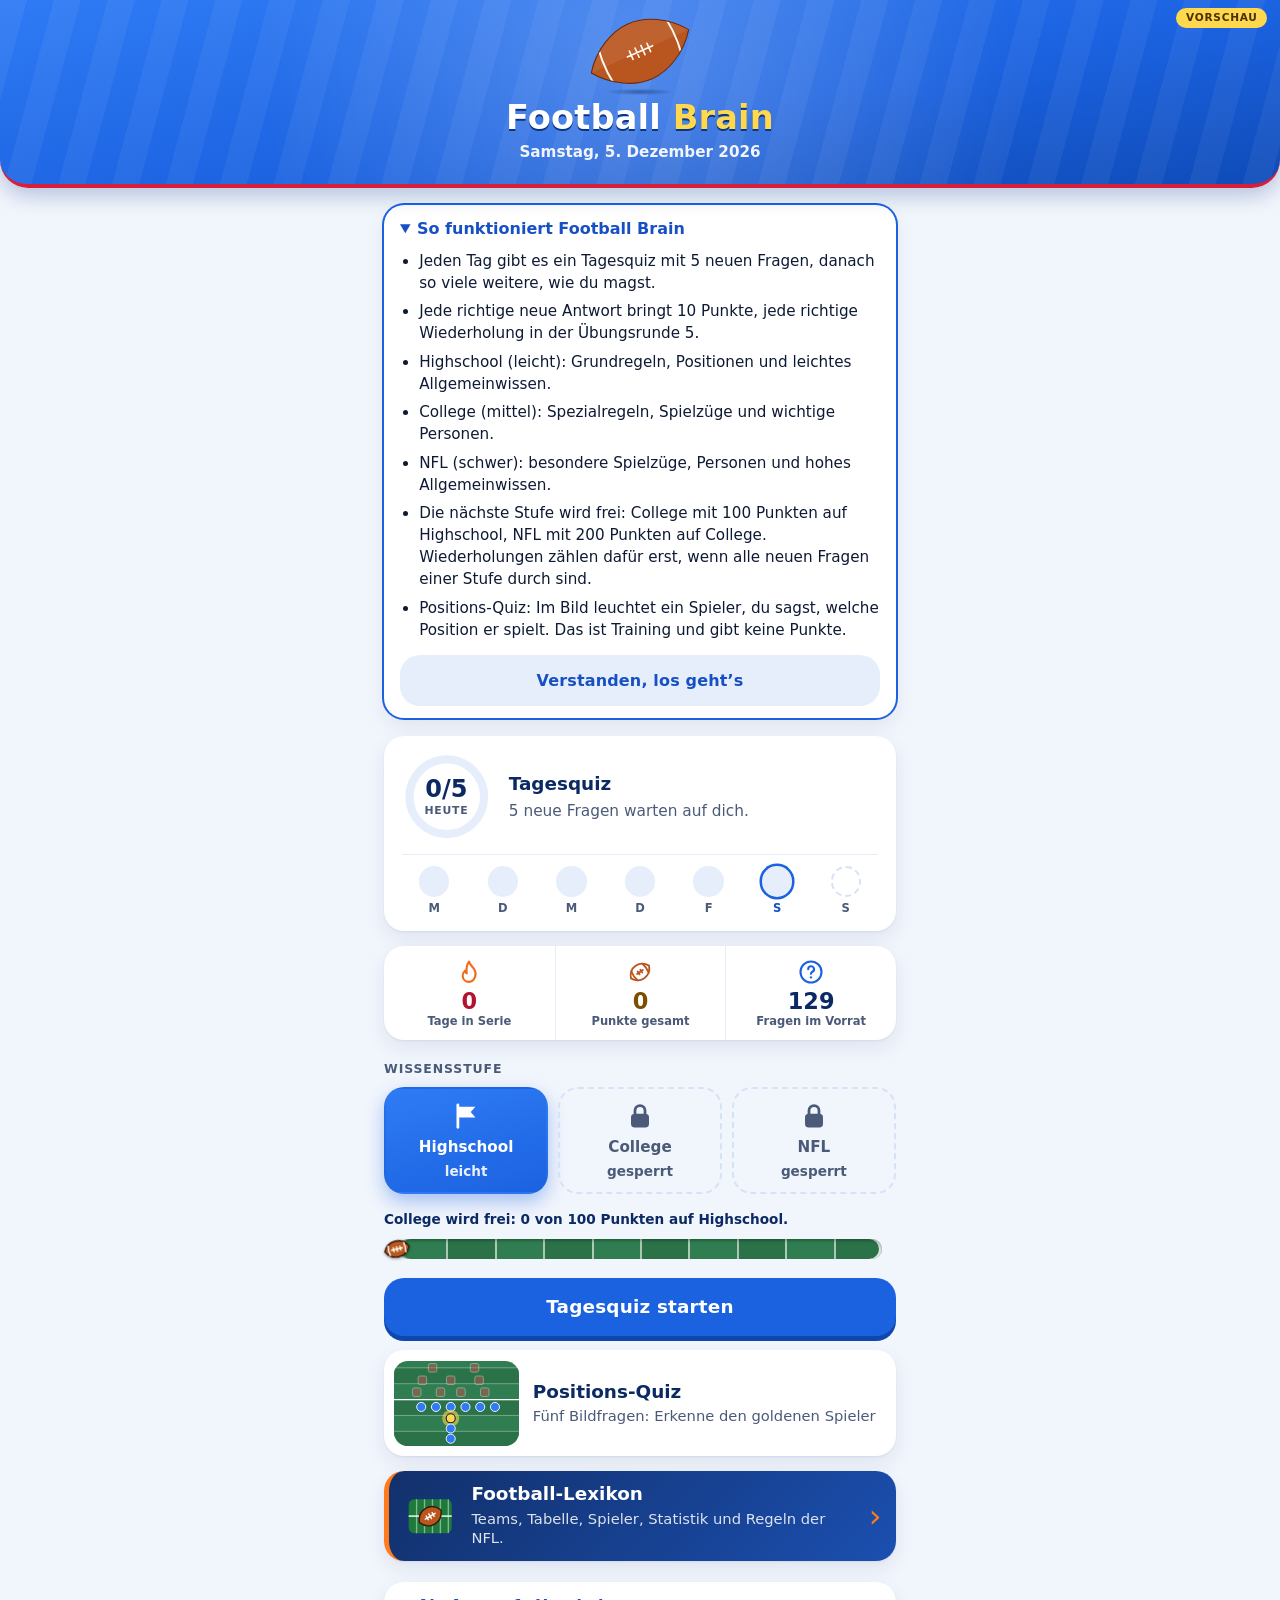
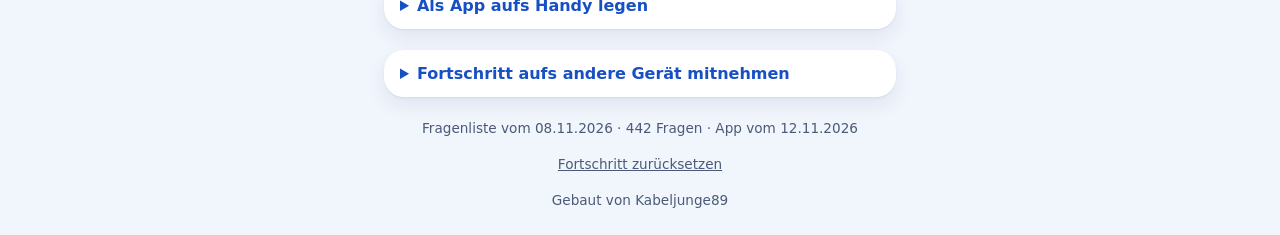
==== vorschau/index.html @ 8e9c20eb "Add files via upload" ====
<!doctype html>
<html lang="de">
<head>
  <meta charset="utf-8">
  <meta name="viewport" content="width=device-width, initial-scale=1, viewport-fit=cover">
  <title>Football Brain</title>
  <meta name="description" content="Football Brain: jeden Tag fünf neue Fragen zu American Football, in drei Wissensstufen, und danach so viele weitere, wie du magst.">
  <meta name="theme-color" content="#2f7bf5" media="(prefers-color-scheme: light)">
  <meta name="theme-color" content="#1f5ac8" media="(prefers-color-scheme: dark)">
  <meta name="color-scheme" content="light dark">
  <meta name="apple-mobile-web-app-capable" content="yes">
  <meta name="mobile-web-app-capable" content="yes">
  <meta name="apple-mobile-web-app-title" content="Football Brain">
  <link rel="manifest" href="manifest.json">
  <link rel="icon" href="icon.svg" type="image/svg+xml">
  <link rel="stylesheet" href="style.css">
  <link rel="stylesheet" href="design-neu.css">
</head>
<body>
  <!-- Aussehen: style.css ist die Grundlage, design-neu.css (seit 26.10.2026) liegt darüber. app.js sucht die Elemente über ihre Kennungen, die müssen bleiben. -->

  <!-- Der Football als Vorlage: einmal gezeichnet, dann im Kopf und in der Ladeanzeige verwendet.
       Die Größe ist 0 statt display:none, damit die Farbverläufe überall greifen. -->
  <svg width="0" height="0" style="position:absolute" aria-hidden="true" focusable="false">
    <defs>
      <radialGradient id="fb-leder" gradientUnits="userSpaceOnUse" cx="-55" cy="-50" r="270">
        <stop offset="0" stop-color="#f0a05a"/>
        <stop offset="0.38" stop-color="#cc6a2a"/>
        <stop offset="0.75" stop-color="#9a4417"/>
        <stop offset="1" stop-color="#6a280c"/>
      </radialGradient>
      <linearGradient id="fb-schatten" gradientUnits="userSpaceOnUse" x1="0" y1="-30" x2="0" y2="112">
        <stop offset="0" stop-color="#2a0d03" stop-opacity="0"/>
        <stop offset="1" stop-color="#2a0d03" stop-opacity="0.5"/>
      </linearGradient>
      <linearGradient id="fb-glanz" gradientUnits="userSpaceOnUse" x1="-130" y1="0" x2="20" y2="0">
        <stop offset="0" stop-color="#ffffff" stop-opacity="0"/>
        <stop offset="0.35" stop-color="#ffffff" stop-opacity="0.8"/>
        <stop offset="1" stop-color="#ffffff" stop-opacity="0"/>
      </linearGradient>
      <radialGradient id="fb-boden">
        <stop offset="0" stop-color="#06245f" stop-opacity="0.45"/>
        <stop offset="1" stop-color="#06245f" stop-opacity="0"/>
      </radialGradient>
      <clipPath id="fb-form">
        <path d="M-200 0C-150 -70 -70 -112.5 0 -112.5C70 -112.5 150 -70 200 0C150 70 70 112.5 0 112.5C-70 112.5 -150 70 -200 0Z"/>
      </clipPath>
      <path id="fb-stern" fill="#ffd84d" d="M0 -1Q0.12 -0.12 1 0Q0.12 0.12 0 1Q-0.12 0.12 -1 0Q-0.12 -0.12 0 -1Z"/>
      <g id="fb-ball">
        <path d="M-200 0C-150 -70 -70 -112.5 0 -112.5C70 -112.5 150 -70 200 0C150 70 70 112.5 0 112.5C-70 112.5 -150 70 -200 0Z" fill="#b9561f"/>
        <g clip-path="url(#fb-form)" fill="none">
          <path d="M-210 -125H210V0H-210Z" fill="#ffffff" fill-opacity="0.07" stroke="none"/>
          <g stroke="#fffaf0" stroke-width="7" stroke-linecap="round">
            <path d="M-128 -125Q-160 0 -128 125"/>
            <path d="M128 -125Q160 0 128 125"/>
          </g>
        </g>
        <path d="M-200 0C-150 -70 -70 -112.5 0 -112.5C70 -112.5 150 -70 200 0C150 70 70 112.5 0 112.5C-70 112.5 -150 70 -200 0Z" fill="none"/>
        <g fill="none" stroke="#fffaf0" stroke-linecap="round" stroke-width="6">
          <path d="M-52 0H52M-36 -17V17M-12 -19V19M12 -19V19M36 -17V17"/>
        </g>
        <path d="M-200 0C-150 -70 -70 -112.5 0 -112.5C70 -112.5 150 -70 200 0C150 70 70 112.5 0 112.5C-70 112.5 -150 70 -200 0Z" fill="none" stroke="#6a2a0c" stroke-width="4" stroke-linejoin="round"/>
      </g>
    </defs>
  </svg>

  <header class="kopf">
    <span class="vorschau" id="vorschau-schild" hidden>Vorschau</span>
    <div class="kopf-inhalt">
      <svg class="logo" viewBox="-210 -140 420 320" aria-hidden="true" focusable="false">
        <ellipse cx="0" cy="152" rx="130" ry="13" fill="url(#fb-boden)"/>
        <g transform="rotate(-24)"><use href="#fb-ball"/></g>
      </svg>
      <div class="kopf-text">
        <h1>Football <span>Brain</span></h1>
        <p class="datum" id="datum"></p>
      </div>
    </div>
  </header>

  <main>
    <section id="laden">
      <svg class="lade-ball" viewBox="-210 -140 420 320" aria-hidden="true" focusable="false">
        <ellipse cx="0" cy="152" rx="130" ry="13" fill="url(#fb-boden)"/>
        <g transform="rotate(-24)"><use href="#fb-ball"/></g>
      </svg>
      <p class="mitte">Fragen werden geladen …</p>
    </section>

    <section id="start" hidden>
      <!-- Tagesring und Wochenleiste: app.js füllt Zahl, Ring und Zeile (tagesringZeigen) und baut die sieben Tage der Woche (wocheZeigen). -->
      <div class="heute-karte" id="heute-karte" data-zustand="offen">
        <div class="ring" id="ring" role="img" aria-label="Tagesquiz heute">
          <svg viewBox="0 0 120 120" aria-hidden="true" focusable="false">
            <circle class="ring-spur" cx="60" cy="60" r="50"/>
            <circle class="ring-fuell" id="ring-fuell" cx="60" cy="60" r="50"/>
          </svg>
          <span class="ring-mitte"><span class="ring-zahl" id="ring-zahl">0/5</span><span class="ring-label">Heute</span></span>
        </div>
        <div class="heute-text">
          <p class="heute-titel">Tagesquiz</p>
          <p class="heute-zeile" id="heute-zeile"></p>
        </div>
        <ol class="woche" id="woche" aria-label="Diese Woche"></ol>
      </div>
      <div class="kennzahlen">
        <div class="kennzahl">
          <span class="sym" aria-hidden="true">
            <svg viewBox="0 0 24 24" focusable="false"><path d="M12 3c.6 3 3.2 4.4 4.6 6.9 1.2 2.1 1.4 4.4.6 6.3-.9 2.3-2.9 4.3-5.2 4.3-2.9 0-5.2-2.2-5.4-5-.1-1.9.7-3.4 1.9-4.7.2 1.2.8 2 1.6 2.4C9.5 9.2 10 5.9 12 3z" fill="none" stroke="#f26b1d" stroke-width="1.8" stroke-linejoin="round"/></svg>
          </span>
          <div class="werte"><span class="zahl zahl-rot" id="serie">0</span><span class="label" id="serie-label">Tage in Serie</span></div>
        </div>
        <div class="kennzahl">
          <span class="sym" aria-hidden="true">
            <svg viewBox="0 0 24 24" focusable="false"><g transform="rotate(-35 12 12)" fill="none" stroke="#b9561f" stroke-width="1.6" stroke-linecap="round" stroke-linejoin="round"><path d="M2.5 12C5 6.8 8.3 5.5 12 5.5s7 1.3 9.5 6.5c-2.5 5.2-5.8 6.5-9.5 6.5s-7-1.3-9.5-6.5z"/><path d="M9 12h6M10.6 10.6v2.8M13.4 10.6v2.8"/><path d="M6.2 7.4q-1.2 4.6 0 9.2M17.8 7.4q1.2 4.6 0 9.2"/></g></svg>
          </span>
          <div class="werte"><span class="zahl zahl-gold" id="punkte-gesamt">0</span><span class="label">Punkte gesamt</span></div>
        </div>
        <div class="kennzahl">
          <span class="sym" aria-hidden="true">
            <svg viewBox="0 0 24 24" focusable="false"><circle cx="12" cy="12" r="9" fill="none" stroke="#1b62e0" stroke-width="1.8"/><path d="M9.6 9.6a2.5 2.5 0 1 1 3.6 2.2c-.8.4-1.2.9-1.2 1.8" fill="none" stroke="#1b62e0" stroke-width="1.8" stroke-linecap="round"/><circle cx="12" cy="16.6" r="1" fill="#1b62e0"/></svg>
          </span>
          <div class="werte"><span class="zahl" id="vorrat">0</span><span class="label">Fragen im Vorrat</span></div>
        </div>
      </div>
      <div class="stufen-block">
        <p class="stufen-titel" id="stufen-titel">Wissensstufe</p>
        <div class="stufen" id="stufen" role="group" aria-labelledby="stufen-titel"></div>
        <p class="stufen-info" id="stufen-info" hidden></p>
      </div>
      <p class="hinweis" id="hinweis" hidden></p>
      <button class="haupt" id="mehr-starten" type="button" hidden>Noch 5 neue Fragen</button>
      <button class="haupt" id="tag-starten" type="button">Tagesquiz starten</button>
      <button class="neben" id="ueben-starten" type="button" hidden>Übungsrunde (alte Fragen wiederholen)</button>
      <button class="neben" id="nachlesen-starten" type="button" hidden>Beantwortete Fragen nachlesen</button>
      <!-- Football-Wiki: eigene Karte unter den Quiz-Knöpfen. Sie öffnet den Abschnitt #wiki (app.js, Teil „Football-Wiki“). -->
      <button class="quiz-karte wiki-karte" id="wiki-starten" type="button">
        <span class="wiki-karte-bild" aria-hidden="true">
          <svg viewBox="0 0 48 48" focusable="false"><rect x="5" y="9" width="38" height="30" rx="5" fill="#1d7a3a"/><path d="M12 9v30M19 9v30M26 9v30M33 9v30M40 9v30" stroke="#ffffff" stroke-width="1.2" opacity="0.45"/><path d="M5 24h38" stroke="#ffffff" stroke-width="1.6" opacity="0.8"/><g transform="rotate(-30 24 24)"><path d="M13 24c2.5-6 6-8 11-8s8.5 2 11 8c-2.5 6-6 8-11 8s-8.5-2-11-8z" fill="#b8581f" stroke="#3a1608" stroke-width="1.2" stroke-linejoin="round"/><path d="M19 24h10M21 22.2v3.6M24 21.6v4.8M27 22.2v3.6" stroke="#fffaf0" stroke-width="1.3" stroke-linecap="round"/></g></svg>
        </span>
        <span class="quiz-karte-text">
          <span class="quiz-karte-titel">Football-Lexikon</span>
          <span class="quiz-karte-zeile">Teams, Tabelle, Spieler, Statistik und Regeln der NFL.</span>
        </span>
        <span class="wiki-karte-pfeil" aria-hidden="true">›</span>
      </button>
      <details class="info" id="installieren">
        <summary>Als App aufs Handy legen</summary>
        <p><strong>iPhone:</strong> In Safari unten auf das Teilen-Symbol tippen, dann „Zum Home-Bildschirm“. Danach nur noch über das neue Symbol öffnen.</p>
        <p><strong>Android:</strong> In Chrome oben rechts auf die drei Punkte tippen, dann „App installieren“ oder „Zum Startbildschirm hinzufügen“.</p>
      </details>
      <div class="fuss">
        <span id="stand"></span>
        <button class="klein" id="zuruecksetzen" type="button">Fortschritt zurücksetzen</button>
      </div>
      <p class="quelle">Gebaut von Kabeljunge89</p>
    </section>

    <section id="frage" hidden>
      <div class="fortschritt-kopf">
        <span id="fortschritt-text"></span>
        <button class="klein" id="abbrechen" type="button">Pause</button>
      </div>
      <div class="balken"><div id="fortschritt-balken"></div></div>
      <p class="kategorie" id="kategorie"></p>
      <h2 id="frage-text"></h2>
      <div class="antworten" id="antworten"></div>
      <div class="rueckmeldung" id="rueckmeldung" hidden>
        <h3 id="rueckmeldung-titel" tabindex="-1"></h3>
        <p id="rueckmeldung-richtig"></p>
        <p id="rueckmeldung-text"></p>
        <p class="quelle" id="rueckmeldung-quelle" hidden></p>
        <button class="haupt" id="weiter" type="button">Nächste Frage</button>
      </div>
    </section>

    <section id="ergebnis" hidden>
      <div class="ergebnis-kopf">
        <p class="kategorie" id="ergebnis-art"></p>
        <p class="punkte" id="ergebnis-punkte"></p>
        <p id="ergebnis-text"></p>
        <p class="serie-zeile" id="ergebnis-serie"></p>
        <p class="gewinn" id="ergebnis-gewinn" hidden></p>
      </div>
      <button class="haupt" id="weiter-spielen" type="button" hidden>Noch 5 neue Fragen</button>
      <p class="hinweis" id="mehr-hinweis" hidden></p>
      <ol class="liste" id="ergebnis-liste"></ol>
      <button class="haupt" id="teilen" type="button">Ergebnis teilen</button>
      <p class="quelle" id="teilen-hinweis"></p>
      <button class="neben" id="zum-start" type="button">Zurück zum Start</button>
    </section>

    <!-- Nachlesen: beantwortete Fragen nach Thema. app.js füllt die Themen (nachlesenUebersichtZeigen) und die Fragen eines Themas (nachlesenThemaZeigen). -->
    <section id="nachlesen" hidden>
      <div class="nachlesen-kopf">
        <button class="pille" id="nachlesen-zurueck" type="button">Zurück zum Start</button>
      </div>
      <h2 id="nachlesen-titel" tabindex="-1">Nachlesen</h2>
      <p class="quelle" id="nachlesen-info"></p>
      <div class="themen" id="nachlesen-themen"></div>
      <ol class="nachlesen-liste" id="nachlesen-liste" hidden></ol>
    </section>

    <!-- Football-Wiki (nur NFL): Teams, Tabelle, Spieler, Statistik, Regeln. app.js füllt jeden Bereich beim ersten Öffnen aus den Dateien wiki-*.json
         (wikiZeigen, wikiBereichWaehlen). Mit dem Quiz hat das Wiki nichts zu tun: kein Punktestand, kein Speicher. -->
    <section id="wiki" hidden>
      <div class="nachlesen-kopf">
        <button class="pille" id="wiki-zurueck" type="button">Zurück zum Start</button>
      </div>
      <h2 id="wiki-titel" tabindex="-1">Football-Lexikon</h2>
      <p class="quelle" id="wiki-info">Nur NFL, zum Nachschlagen: Teams, Tabelle, Spieler, Statistik und Regeln.</p>
      <div class="wiki-reiter" id="wiki-reiter" role="tablist" aria-label="Bereiche des Wikis">
        <button class="wiki-reiter-knopf" id="wiki-reiter-teams" type="button" role="tab" data-bereich="teams" aria-controls="wiki-teams" aria-selected="true">Teams</button>
        <button class="wiki-reiter-knopf" id="wiki-reiter-tabelle" type="button" role="tab" data-bereich="tabelle" aria-controls="wiki-tabelle" aria-selected="false">Tabelle</button>
        <button class="wiki-reiter-knopf" id="wiki-reiter-spieler" type="button" role="tab" data-bereich="spieler" aria-controls="wiki-spieler" aria-selected="false">Spieler</button>
        <button class="wiki-reiter-knopf" id="wiki-reiter-statistik" type="button" role="tab" data-bereich="statistik" aria-controls="wiki-statistik" aria-selected="false">Statistik</button>
        <button class="wiki-reiter-knopf" id="wiki-reiter-regeln" type="button" role="tab" data-bereich="regeln" aria-controls="wiki-regeln" aria-selected="false">Regeln</button>
      </div>
      <div class="wiki-bereich" id="wiki-teams" role="tabpanel" aria-labelledby="wiki-reiter-teams"></div>
      <div class="wiki-bereich" id="wiki-tabelle" role="tabpanel" aria-labelledby="wiki-reiter-tabelle" hidden></div>
      <div class="wiki-bereich" id="wiki-spieler" role="tabpanel" aria-labelledby="wiki-reiter-spieler" hidden></div>
      <div class="wiki-bereich" id="wiki-statistik" role="tabpanel" aria-labelledby="wiki-reiter-statistik" hidden></div>
      <div class="wiki-bereich" id="wiki-regeln" role="tabpanel" aria-labelledby="wiki-reiter-regeln" hidden></div>
      <p class="quelle wiki-quelle" id="wiki-quelle"><a href="https://github.com/nflverse/nflverse-data" target="_blank" rel="noopener noreferrer">Daten: nflverse (CC BY 4.0)</a>. Spieler, Statistik und Tabelle sind für diese App ausgewählt und zusammengerechnet. Teams: Wikipedia-Listen, Regeln: NFL-Regelbuch 2026 in eigenen Worten. Lizenztext: <a href="https://creativecommons.org/licenses/by/4.0/deed.de" target="_blank" rel="noopener noreferrer">creativecommons.org</a>.</p>
    </section>

    <section id="fehler" hidden>
      <h2>Die Fragen lassen sich gerade nicht laden</h2>
      <p id="fehler-text"></p>
      <button class="haupt" id="nochmal" type="button">Nochmal versuchen</button>
    </section>
  </main>

  <noscript><p class="hinweis">Für das Quiz muss JavaScript eingeschaltet sein.</p></noscript>
  <script src="app.js" defer></script>
</body>
</html>
---- vorschau/style.css ----
/* Football Brain: Aussehen.
   Farben: Blau, Weiß und Rot, dazu etwas Gold für Punkte und Funkeln.
   Schrift: eine runde Systemschrift, wo es sie gibt (iPhone und iPad: SF Rounded), sonst Trebuchet bzw. die normale Systemschrift.
   Es wird nichts nachgeladen, alles läuft auch offline. */

:root {
  color-scheme: light dark;

  --schrift: ui-rounded, 'SF Pro Rounded', 'Nunito', 'Segoe UI', system-ui, -apple-system, Roboto, 'Helvetica Neue', Arial, sans-serif;
  --schrift-titel: ui-rounded, 'SF Pro Rounded', 'Nunito', 'Varela Round', 'Trebuchet MS', 'Segoe UI', system-ui, -apple-system, Roboto, 'Helvetica Neue', Arial, sans-serif;

  --blau: #1b62e0;
  --blau-kante: #1047ad;
  --blau-text: #1750c4;
  --blau-flaeche: #e6efff;
  --kopf-oben: #2f7bf5;
  --kopf-mitte: #1b62e0;
  --kopf-unten: #0f4bb8;
  --kopf-kante: #0a3585;
  --streifen: #d71f3b;
  --rot-text: #b3132f;
  --rot-flaeche: #ffe8ec;
  --gold: #ffd84d;
  --gold-kante: #e3ad00;
  --gold-text: #7a4f00;

  --bg: #eef4ff;
  --karte: #ffffff;
  --text: #0e1a33;
  --titel: #0b2a63;
  --leise: #4a5a78;
  --rand: #d3e0f7;

  --balken: #1b62e0;
  --balken-hell: #6aa5ff;
  --buchstabe-bg: #e6efff;
  --buchstabe-rand: #c3d6fa;
  --buchstabe-text: #1750c4;

  --richtig-bg: #dcfce7;
  --richtig-rand: #15803d;
  --richtig-text: #14532d;
  --richtig-knopf: #1b7f3f;
  --richtig-kante: #12592b;
  --falsch-bg: #fee2e2;
  --falsch-rand: #b91c1c;
  --falsch-text: #7f1d1d;
  --falsch-knopf: #c9162f;
  --falsch-kante: #8f0f20;

  --hinweis-bg: #fff4c7;
  --hinweis-rand: #ffe08a;
  --hinweis-text: #5c3d00;
  --fokus: #f59e0b;
}

@media (prefers-color-scheme: dark) {
  :root {
    --blau: #2f6fe0;
    --blau-kante: #1b4aa8;
    --blau-text: #9bbfff;
    --blau-flaeche: #17305f;
    --kopf-oben: #1f5ac8;
    --kopf-mitte: #1648a8;
    --kopf-unten: #0c2f75;
    --kopf-kante: #071d4d;
    --rot-text: #ff8fa3;
    --rot-flaeche: #3d1424;
    --gold-text: #ffd84d;

    --bg: #091531;
    --karte: #12234a;
    --text: #eaf1ff;
    --titel: #ffffff;
    --leise: #a9bbdd;
    --rand: #26407a;

    --balken: #4f8dff;
    --balken-hell: #8bb6ff;
    --buchstabe-bg: #1b3366;
    --buchstabe-rand: #34528f;
    --buchstabe-text: #cfe0ff;

    --richtig-bg: #14532d;
    --richtig-rand: #4ade80;
    --richtig-text: #dcfce7;
    --falsch-bg: #5b1a1a;
    --falsch-rand: #f87171;
    --falsch-text: #fee2e2;

    --hinweis-bg: #3a3011;
    --hinweis-rand: #6b5a1f;
    --hinweis-text: #ffe9a8;
  }
}

/* ---------- Grundlagen ---------- */

* {
  box-sizing: border-box;
  -webkit-tap-highlight-color: transparent;
}

html {
  -webkit-text-size-adjust: 100%;
}

body {
  margin: 0;
  min-height: 100vh;
  font-family: var(--schrift);
  line-height: 1.45;
  background: var(--bg);
  color: var(--text);
}

[hidden] {
  display: none !important;
}

button {
  font: inherit;
  color: inherit;
  cursor: pointer;
  touch-action: manipulation;
}

button:focus-visible,
summary:focus-visible,
a:focus-visible,
h3:focus-visible {
  outline: 3px solid var(--fokus);
  outline-offset: 3px;
}

h1,
h2,
h3 {
  font-family: var(--schrift-titel);
  font-synthesis: none;
}

h2 {
  color: var(--titel);
}

/* ---------- Kopf ---------- */

.kopf {
  padding: calc(env(safe-area-inset-top, 0px) + 0.7rem) 1rem 0.9rem;
  color: #ffffff;
  background:
    repeating-conic-gradient(from 0deg at 14% 55%, rgba(255, 255, 255, 0.08) 0deg 9deg, transparent 9deg 18deg),
    linear-gradient(165deg, var(--kopf-oben), var(--kopf-mitte) 55%, var(--kopf-unten));
  border-bottom: 6px solid var(--streifen);
  border-radius: 0 0 26px 26px;
  box-shadow: inset 0 -4px 0 #ffffff;
}

.kopf-inhalt {
  display: flex;
  align-items: center;
  gap: 0.6rem;
  max-width: 34rem;
  margin: 0 auto;
}

.logo {
  flex: none;
  width: 4.6rem;
  height: auto;
  aspect-ratio: 420 / 320;
  overflow: visible;
}

.logo .funkel {
  display: none;
}

.kopf-text {
  min-width: 0;
}

h1 {
  margin: 0;
  font-size: 1.45rem;
  font-weight: 900;
  line-height: 1.1;
  letter-spacing: 0.005em;
  text-shadow: 0 2px 0 var(--kopf-kante);
}

h1 span {
  color: var(--gold);
}

.datum {
  margin: 0.15rem 0 0;
  font-size: 0.88rem;
  font-weight: 600;
  opacity: 0.92;
}

/* Auf dem Startbildschirm steht der Ball groß im Kopf, überall sonst klein. */

body[data-ansicht="start"] .kopf {
  padding-top: calc(env(safe-area-inset-top, 0px) + 0.9rem);
  padding-bottom: 1.3rem;
  background:
    repeating-conic-gradient(from 0deg at 50% 42%, rgba(255, 255, 255, 0.08) 0deg 9deg, transparent 9deg 18deg),
    linear-gradient(165deg, var(--kopf-oben), var(--kopf-mitte) 55%, var(--kopf-unten));
}

body[data-ansicht="start"] .kopf-inhalt {
  flex-direction: column;
  gap: 0;
  text-align: center;
}

body[data-ansicht="start"] .logo {
  width: min(52vw, 11.5rem);
  animation: schweben 4.5s ease-in-out infinite;
}

body[data-ansicht="start"] .logo .funkel {
  display: inline;
}

body[data-ansicht="start"] h1 {
  font-size: 2.1rem;
}

body[data-ansicht="start"] .datum {
  margin-top: 0.25rem;
  font-size: 0.95rem;
}

.funkel {
  animation: funkeln 2.6s ease-in-out infinite;
}

.funkel.f2 {
  animation-delay: 0.9s;
}

.funkel.f3 {
  animation-delay: 1.7s;
}

main {
  max-width: 34rem;
  margin: 0 auto;
  padding: 1.1rem 1rem calc(1.5rem + env(safe-area-inset-bottom, 0px));
}

/* ---------- Laden ---------- */

#laden {
  padding: 1.5rem 0;
  text-align: center;
}

.lade-ball {
  display: block;
  width: 7.5rem;
  height: auto;
  aspect-ratio: 420 / 320;
  margin: 0 auto 0.5rem;
  overflow: visible;
  animation: schweben 1.8s ease-in-out infinite;
}

.mitte {
  margin: 0;
  font-weight: 700;
  text-align: center;
  color: var(--leise);
}

/* ---------- Start ---------- */

.kennzahlen {
  display: grid;
  grid-template-columns: repeat(2, 1fr);
  gap: 0.65rem;
  margin-bottom: 1.1rem;
}

.kennzahl {
  display: flex;
  align-items: center;
  gap: 0.6rem;
  min-width: 0;
  padding: 0.7rem 0.8rem;
  background: var(--karte);
  border: 2px solid var(--rand);
  border-radius: 18px;
  box-shadow: 0 3px 0 var(--rand);
  animation: rein 0.4s ease backwards;
}

.kennzahl:nth-child(2) {
  animation-delay: 0.05s;
}

.kennzahl:nth-child(3) {
  animation-delay: 0.1s;
}

.kennzahl:nth-child(4) {
  animation-delay: 0.15s;
}

.sym {
  flex: none;
  font-size: 1.7rem;
  line-height: 1;
}

.werte {
  min-width: 0;
}

.zahl {
  display: block;
  font-family: var(--schrift-titel);
  font-synthesis: none;
  font-size: 1.55rem;
  font-weight: 900;
  line-height: 1.05;
  color: var(--titel);
}

.zahl-rot {
  color: var(--rot-text);
}

.zahl-gold {
  color: var(--gold-text);
}

.zahl-blau {
  color: var(--blau-text);
}

.label {
  display: block;
  margin-top: 0.1rem;
  font-size: 0.78rem;
  font-weight: 600;
  line-height: 1.2;
  color: var(--leise);
}

.hinweis {
  margin: 0 0 1rem;
  padding: 0.75rem 1rem;
  font-weight: 600;
  color: var(--hinweis-text);
  background: var(--hinweis-bg);
  border: 2px solid var(--hinweis-rand);
  border-radius: 16px;
}

.hinweis::before {
  content: "💡 ";
  content: "💡 " / "";
}

.haupt,
.neben {
  display: block;
  width: 100%;
  padding: 0.85rem 1rem;
  font-family: var(--schrift-titel);
  font-synthesis: none;
  font-weight: 800;
  letter-spacing: 0.01em;
  text-align: center;
  border-radius: 18px;
}

.haupt {
  min-height: 3.6rem;
  font-size: 1.15rem;
  color: #ffffff;
  background: var(--blau);
  border: 0;
  box-shadow: 0 5px 0 var(--blau-kante);
}

.neben {
  min-height: 3.2rem;
  margin-top: 0.9rem;
  font-size: 1rem;
  color: var(--blau-text);
  background: var(--karte);
  border: 2px solid var(--rand);
  box-shadow: 0 4px 0 var(--rand);
}

.haupt:active {
  box-shadow: 0 1px 0 var(--blau-kante);
  transform: translateY(4px);
}

.neben:active {
  box-shadow: 0 1px 0 var(--rand);
  transform: translateY(3px);
}

.klein {
  padding: 0.4rem;
  font-size: 0.85rem;
  color: var(--leise);
  text-decoration: underline;
  background: none;
  border: 0;
}

.info {
  margin-top: 1.3rem;
  padding: 0.75rem 1rem;
  background: var(--karte);
  border: 2px solid var(--rand);
  border-radius: 18px;
}

.info summary {
  font-weight: 700;
  color: var(--blau-text);
  cursor: pointer;
}

.info p {
  margin: 0.6rem 0 0;
  font-size: 0.95rem;
}

/* Einführung (Liste) und Fortschritt mitnehmen (Eingabefeld) stehen in denselben Kästen wie die Installationshilfe. */

.info ul {
  margin: 0.6rem 0 0;
  padding-left: 1.2rem;
  font-size: 0.95rem;
}

.info li + li {
  margin-top: 0.4rem;
}

.info label {
  display: block;
  margin-top: 0.9rem;
  font-size: 0.9rem;
  font-weight: 700;
}

.info textarea {
  display: block;
  width: 100%;
  margin-top: 0.4rem;
  padding: 0.6rem 0.7rem;
  font: inherit;
  font-size: 1rem;
  color: var(--text);
  background: var(--bg);
  border: 2px solid var(--rand);
  border-radius: 14px;
  resize: vertical;
}

.info textarea:focus-visible {
  outline: 3px solid var(--fokus);
  outline-offset: 2px;
}

/* Beim ersten Start steht die Einführung oben, blau umrandet und mit Abstand nach unten statt nach oben. */

.info.einfuehrung.oben {
  margin: 0 0 1.1rem;
  border-color: var(--blau);
}

/* Der Fuß der Startseite (Fragenliste, Zurücksetzen, Signatur) steht mittig ganz unten.
   Ist die Seite kürzer als der Bildschirm, rutscht er an den unteren Rand, sonst folgt er am Ende der Seite. */

body[data-ansicht="start"] {
  display: flex;
  flex-direction: column;
  min-height: 100vh;
  min-height: 100dvh;
}

body[data-ansicht="start"] main {
  display: flex;
  flex: 1 0 auto;
  flex-direction: column;
  width: 100%;
}

body[data-ansicht="start"] #start {
  display: flex;
  flex: 1 0 auto;
  flex-direction: column;
}

.fuss {
  display: flex;
  flex-direction: column;
  align-items: center;
  gap: 0.2rem;
  margin-top: auto;
  padding-top: 1.4rem;
  font-size: 0.85rem;
  text-align: center;
  color: var(--leise);
}

#start > .quelle {
  margin: 0.3rem 0 0;
  text-align: center;
}

/* ---------- Wissensstufe ---------- */

.stufen-block {
  margin-bottom: 1.2rem;
}

.stufen-titel {
  margin: 0 0 0.45rem;
  font-family: var(--schrift-titel);
  font-synthesis: none;
  font-size: 0.95rem;
  font-weight: 800;
  color: var(--titel);
}

.stufen {
  display: grid;
  grid-template-columns: repeat(3, 1fr);
  gap: 0.55rem;
}

.stufe {
  display: flex;
  flex-direction: column;
  align-items: center;
  justify-content: center;
  gap: 0.1rem;
  min-height: 5rem;
  padding: 0.5rem 0.3rem 0.55rem;
  background: var(--karte);
  border: 2px solid var(--rand);
  border-radius: 18px;
  box-shadow: 0 4px 0 var(--rand);
}

.stufe::before {
  content: "";
  font-size: 1.5rem;
  line-height: 1.1;
}

.stufe[data-stufe="1"]::before {
  content: "🎒";
  content: "🎒" / "";
}

.stufe[data-stufe="2"]::before {
  content: "🎓";
  content: "🎓" / "";
}

.stufe[data-stufe="3"]::before {
  content: "🏆";
  content: "🏆" / "";
}

.stufe-name {
  font-family: var(--schrift-titel);
  font-synthesis: none;
  font-size: 0.95rem;
  font-weight: 800;
  overflow-wrap: anywhere;
}

.stufe-hinweis {
  font-size: 0.85rem;
  font-weight: 700;
  color: var(--leise);
}

.stufe.aktiv {
  color: #ffffff;
  background: var(--blau);
  border-color: var(--blau-kante);
  box-shadow: 0 4px 0 var(--blau-kante);
}

.stufe.aktiv .stufe-hinweis {
  color: inherit;
  opacity: 0.9;
}

.stufe:active:not(:disabled) {
  transform: translateY(3px);
  box-shadow: 0 1px 0 var(--rand);
}

.stufe.aktiv:active:not(:disabled) {
  box-shadow: 0 1px 0 var(--blau-kante);
}

.stufe:disabled {
  color: var(--text);
  cursor: default;
}

.stufe:disabled:not(.aktiv) {
  opacity: 0.5;
}

.stufe.aktiv:disabled {
  color: #ffffff;
}

/* Gesperrte Stufe: Schloss statt Symbol, gestrichelter Rand und eine ruhigere Fläche. Ein Tipp darauf zeigt, was noch fehlt.
   Die Schrift bleibt voll lesbar (kein Durchscheinen): Auf kleinen Bildschirmen wurde sie sonst zu blass. */

.stufe.zu {
  color: var(--leise);
  background: var(--bg);
  border-style: dashed;
}

.stufe.zu[data-stufe]::before {
  content: "🔒";
  content: "🔒" / "";
}

.stufe.wackelt {
  animation: wackeln 0.4s ease;
}

/* Fortschritt bis zur nächsten gesperrten Stufe: ein Satz und ein schmaler Balken. */

.stufen-ziel {
  margin-top: 0.75rem;
}

.stufen-ziel p {
  margin: 0 0 0.35rem;
  font-size: 0.85rem;
  font-weight: 700;
  color: var(--titel);
}

.stufen-ziel .balken {
  height: 10px;
  margin-bottom: 0;
}

.stufen-ziel .balken > div::after {
  top: 2px;
  height: 3px;
}

.stufen-info {
  margin: 0.55rem 0 0;
  font-size: 0.85rem;
  color: var(--leise);
}

/* ---------- Frage ---------- */

.fortschritt-kopf {
  display: flex;
  align-items: center;
  justify-content: space-between;
  gap: 0.5rem;
  margin-bottom: 0.55rem;
  font-size: 0.9rem;
  font-weight: 700;
  color: var(--leise);
}

#abbrechen {
  padding: 0.3rem 0.9rem;
  font-weight: 700;
  color: var(--blau-text);
  text-decoration: none;
  background: var(--karte);
  border: 2px solid var(--rand);
  border-radius: 99px;
}

.balken {
  height: 14px;
  margin-bottom: 1.1rem;
  overflow: hidden;
  background: var(--rand);
  border-radius: 99px;
}

.balken > div {
  position: relative;
  width: 0;
  height: 100%;
  background: linear-gradient(180deg, var(--balken-hell), var(--balken));
  border-radius: 99px;
  transition: width 0.35s ease;
}

.balken > div::after {
  content: "";
  position: absolute;
  top: 3px;
  right: 8px;
  left: 8px;
  height: 4px;
  background: rgba(255, 255, 255, 0.4);
  border-radius: 4px;
}

.kategorie {
  display: inline-block;
  margin: 0;
  padding: 0.25rem 0.75rem;
  font-size: 0.76rem;
  font-weight: 800;
  letter-spacing: 0.04em;
  text-transform: uppercase;
  color: var(--rot-text);
  background: var(--rot-flaeche);
  border-radius: 99px;
}

#frage-text {
  margin: 0.6rem 0 1.1rem;
  font-size: 1.4rem;
  font-weight: 800;
  line-height: 1.25;
}

.antworten {
  display: grid;
  gap: 0.75rem;
}

.antwort {
  display: flex;
  align-items: center;
  gap: 0.75rem;
  width: 100%;
  min-height: 3.6rem;
  padding: 0.7rem 0.9rem;
  font-size: 1.05rem;
  font-weight: 600;
  text-align: left;
  background: var(--karte);
  border: 2px solid var(--rand);
  border-radius: 18px;
  box-shadow: 0 4px 0 var(--rand);
  animation: rein 0.3s ease backwards;
}

.antwort:nth-child(2) {
  animation-delay: 0.04s;
}

.antwort:nth-child(3) {
  animation-delay: 0.08s;
}

.antwort:nth-child(4) {
  animation-delay: 0.12s;
}

.antwort:nth-child(5) {
  animation-delay: 0.16s;
}

.antwort:nth-child(6) {
  animation-delay: 0.2s;
}

.antwort:active:not(:disabled) {
  box-shadow: 0 1px 0 var(--rand);
  transform: translateY(3px);
}

.antwort:disabled {
  color: var(--text);
  cursor: default;
}

.antwort:disabled:not(.richtig):not(.falsch) {
  opacity: 0.55;
}

.antwort.richtig {
  color: var(--richtig-text);
  background: var(--richtig-bg);
  border-color: var(--richtig-rand);
  box-shadow: 0 4px 0 var(--richtig-rand);
  animation: pop 0.35s ease;
}

.antwort.falsch {
  color: var(--falsch-text);
  background: var(--falsch-bg);
  border-color: var(--falsch-rand);
  box-shadow: 0 4px 0 var(--falsch-rand);
  animation: wackeln 0.4s ease;
}

.buchstabe {
  display: grid;
  flex: none;
  place-items: center;
  width: 2rem;
  height: 2rem;
  font-family: var(--schrift-titel);
  font-synthesis: none;
  font-size: 0.95rem;
  font-weight: 800;
  color: var(--buchstabe-text);
  background: var(--buchstabe-bg);
  border: 2px solid var(--buchstabe-rand);
  border-radius: 50%;
}

.antwort.richtig .buchstabe {
  color: var(--richtig-bg);
  background: var(--richtig-rand);
  border-color: var(--richtig-rand);
}

.antwort.falsch .buchstabe {
  color: var(--falsch-bg);
  background: var(--falsch-rand);
  border-color: var(--falsch-rand);
}

.antwort .text {
  flex: 1 1 auto;
  min-width: 0;
  overflow-wrap: anywhere;
}

.marke {
  flex: none;
  margin-left: auto;
  font-size: 1.3rem;
  font-weight: 900;
}

.rueckmeldung {
  margin-top: 1.2rem;
  padding: 1rem 1.1rem 1.2rem;
  background: var(--karte);
  border: 2px solid var(--rand);
  border-radius: 20px;
  animation: rein 0.3s ease backwards;
}

.rueckmeldung.ok {
  color: var(--richtig-text);
  background: var(--richtig-bg);
  border-color: var(--richtig-rand);
}

.rueckmeldung.nein {
  color: var(--falsch-text);
  background: var(--falsch-bg);
  border-color: var(--falsch-rand);
}

.rueckmeldung h3 {
  margin: 0 0 0.3rem;
  font-size: 1.35rem;
  font-weight: 900;
}

.rueckmeldung.ok h3::before {
  content: "🎉 ";
  content: "🎉 " / "";
}

.rueckmeldung.nein h3::before {
  content: "💪 ";
  content: "💪 " / "";
}

.rueckmeldung p {
  margin: 0.3rem 0;
}

.rueckmeldung .haupt {
  margin-top: 0.9rem;
}

.rueckmeldung.ok .haupt {
  background: var(--richtig-knopf);
  box-shadow: 0 5px 0 var(--richtig-kante);
}

.rueckmeldung.ok .haupt:active {
  box-shadow: 0 1px 0 var(--richtig-kante);
}

.rueckmeldung.nein .haupt {
  background: var(--falsch-knopf);
  box-shadow: 0 5px 0 var(--falsch-kante);
}

.rueckmeldung.nein .haupt:active {
  box-shadow: 0 1px 0 var(--falsch-kante);
}

.quelle {
  font-size: 0.85rem;
  color: var(--leise);
}

.quelle a {
  color: inherit;
}

/* ---------- Ergebnis ---------- */

.ergebnis-kopf {
  padding: 0.3rem 0 1rem;
  text-align: center;
}

.ergebnis-kopf::before {
  content: "🏈";
  content: "🏈" / "";
  display: block;
  font-size: 3.4rem;
  line-height: 1.15;
  animation: pop 0.5s ease;
}

#ergebnis[data-stimmung="top"] .ergebnis-kopf::before {
  content: "🏆";
  content: "🏆" / "";
}

#ergebnis[data-stimmung="stark"] .ergebnis-kopf::before {
  content: "🎉";
  content: "🎉" / "";
}

#ergebnis[data-stimmung="solide"] .ergebnis-kopf::before {
  content: "👍";
  content: "👍" / "";
}

#ergebnis[data-stimmung="mittel"] .ergebnis-kopf::before {
  content: "🙂";
  content: "🙂" / "";
}

#ergebnis[data-stimmung="schwach"] .ergebnis-kopf::before {
  content: "💪";
  content: "💪" / "";
}

.punkte {
  margin: 0.4rem 0 0.2rem;
  font-family: var(--schrift-titel);
  font-synthesis: none;
  font-size: 3rem;
  font-weight: 900;
  line-height: 1.1;
  color: var(--blau-text);
}

.ergebnis-kopf p {
  margin: 0.3rem 0;
}

.gewinn {
  display: inline-block;
  padding: 0.3rem 1rem;
  font-weight: 800;
  color: #4a3000;
  background: var(--gold);
  border-radius: 99px;
  box-shadow: 0 3px 0 var(--gold-kante);
}

/* „Neue Stufe frei“ steht unter den Punkten, wenn die Runde eine Stufe freigeschaltet hat. */

.ergebnis-kopf .freigabe {
  display: inline-block;
  margin: 0.3rem 0.25rem;
  padding: 0.3rem 1rem;
  font-weight: 800;
  color: var(--richtig-text);
  background: var(--richtig-bg);
  border: 2px solid var(--richtig-rand);
  border-radius: 99px;
  animation: pop 0.5s ease;
}

.freigabe::before {
  content: "🔓 ";
  content: "🔓 " / "";
}

/* Knopf „Zu College wechseln“ unter der Meldung. Nach dem Tipp bleibt er als Bestätigung stehen, aber ruhig und nicht mehr antippbar. */

.wechsel-zeile {
  margin: 0.2rem 0 0.1rem;
}

.wechsel {
  padding: 0.45rem 1.2rem;
  font-family: var(--schrift-titel);
  font-synthesis: none;
  font-weight: 800;
  color: #ffffff;
  background: var(--blau);
  border: 0;
  border-radius: 99px;
  box-shadow: 0 3px 0 var(--blau-kante);
}

.wechsel:active:not(:disabled) {
  box-shadow: 0 1px 0 var(--blau-kante);
  transform: translateY(2px);
}

.wechsel:disabled {
  color: var(--leise);
  background: var(--karte);
  box-shadow: inset 0 0 0 2px var(--rand);
  cursor: default;
}

/* „Frage melden“ unter den Antworten: unauffällig, in der Mitte. */

.melden-zeile {
  margin-top: 1rem;
  text-align: center;
}

.melden-zeile .quelle {
  margin: 0.3rem 0 0;
}

.serie-zeile {
  font-weight: 700;
}

.serie-zeile::before {
  content: "🔥 ";
  content: "🔥 " / "";
}

.liste {
  display: grid;
  gap: 0.55rem;
  margin: 1.1rem 0;
  padding: 0;
  list-style: none;
}

.liste li {
  display: flex;
  align-items: flex-start;
  gap: 0.65rem;
  padding: 0.65rem 0.8rem;
  font-size: 0.95rem;
  font-weight: 600;
  background: var(--karte);
  border: 2px solid var(--rand);
  border-radius: 16px;
}

.liste .zeichen {
  display: grid;
  flex: none;
  place-items: center;
  width: 1.6rem;
  height: 1.6rem;
  font-weight: 900;
  border-radius: 50%;
}

.liste li.ok .zeichen {
  color: var(--richtig-bg);
  background: var(--richtig-rand);
}

.liste li.nein .zeichen {
  color: var(--falsch-bg);
  background: var(--falsch-rand);
}

.liste li > span:last-child {
  min-width: 0;
  overflow-wrap: anywhere;
}

.nur-vorlesen {
  position: absolute;
  width: 1px;
  height: 1px;
  overflow: hidden;
  clip-path: inset(50%);
  white-space: nowrap;
}

/* ---------- Mit der Maus ---------- */

@media (hover: hover) {
  .antwort:hover:not(:disabled) {
    border-color: var(--blau);
    box-shadow: 0 4px 0 var(--blau);
  }

  .stufe:hover:not(:disabled):not(.aktiv):not(.zu) {
    border-color: var(--blau);
    box-shadow: 0 4px 0 var(--blau);
  }

  .haupt:hover {
    filter: brightness(1.07);
  }

  .neben:hover {
    border-color: var(--blau);
  }
}

/* ---------- Schmale Bildschirme ---------- */

@media (max-width: 360px) {
  .kennzahl {
    gap: 0.45rem;
    padding: 0.6rem;
  }

  .sym {
    font-size: 1.4rem;
  }

  .zahl {
    font-size: 1.35rem;
  }

  .stufe-name {
    font-size: 0.88rem;
  }

  h1 {
    font-size: 1.3rem;
  }

  body[data-ansicht="start"] h1 {
    font-size: 1.8rem;
  }
}

/* Auf niedrigen Bildschirmen wird der Ball im Kopf kleiner, damit der Startknopf ohne Scrollen zu sehen bleibt. */
@media (max-height: 700px) {
  body[data-ansicht="start"] .logo {
    width: min(40vw, 8.5rem);
  }

  body[data-ansicht="start"] .kopf {
    padding-bottom: 1rem;
  }
}

/* ---------- Bewegung ---------- */

@keyframes rein {
  from {
    opacity: 0;
    transform: translateY(10px);
  }

  to {
    opacity: 1;
    transform: none;
  }
}

@keyframes pop {
  0% {
    transform: scale(0.9);
  }

  55% {
    transform: scale(1.05);
  }

  100% {
    transform: scale(1);
  }
}

@keyframes wackeln {
  0%,
  100% {
    transform: translateX(0);
  }

  20% {
    transform: translateX(-6px);
  }

  40% {
    transform: translateX(5px);
  }

  60% {
    transform: translateX(-4px);
  }

  80% {
    transform: translateX(2px);
  }
}

@keyframes schweben {
  0%,
  100% {
    transform: translateY(0) rotate(0deg);
  }

  50% {
    transform: translateY(-7px) rotate(1.5deg);
  }
}

@keyframes funkeln {
  0%,
  100% {
    opacity: 0.35;
  }

  50% {
    opacity: 1;
  }
}

@media (prefers-reduced-motion: reduce) {
  *,
  *::before,
  *::after {
    animation: none !important;
    transition: none !important;
  }
}
---- vorschau/design-neu.css ----
/* Football Brain: neues Aussehen (Richtung A „Spieltag“). Schritt 1 seit 26.10.2026; Schritt 2 (Tagesring, Wochenleiste, Nachlesen,
   Größenstaffel, Einblenden der Ansichten) steht weiter unten, Stand 28.10.2026; ganz unten folgen die Positionen im Bild
   und die Karte für das Positions-Quiz.
   index.html lädt diese Datei nach style.css.
   Gleiche Persönlichkeit wie bisher, aber ruhiger: getönte Flächen statt Rahmen, einheitliche Rundungen,
   eigene Symbole statt Emoji, das Spielfeld als Fortschrittsbalken und die Rückmeldung als Panel von unten.
   Es wird nichts nachgeladen: Alle Symbole stecken als kleine Zeichnungen in dieser Datei. */

:root {
  --r-klein: 14px;
  --r-karte: 20px;
  --r-gross: 28px;

  --bg: #f1f5fc;
  --karte: #ffffff;
  --flaeche: #e6eefb;
  --rand: #d6e2f6;
  --schatten: 0 1px 2px rgba(11, 42, 99, 0.07), 0 8px 20px rgba(11, 42, 99, 0.08);

  /* Spielfeld: gedämpftes Tannengrün, damit „richtig“ (helles Grün mit Haken) nicht damit verwechselt wird. */
  --rasen: #2f7d50;
  --rasen-streifen: #2b7249;
  --rasen-linie: rgba(255, 255, 255, 0.6);

  /* Einfarbige Symbole (als Maske, nehmen die Farbe des Textes oder der Fläche an). */
  --sym-wimpel: url("data:image/svg+xml,%3Csvg xmlns='http://www.w3.org/2000/svg' width='24' height='24' viewBox='0 0 24 24'%3E%3Cpath d='M5.5 3v18' fill='none' stroke='black' stroke-width='2.2' stroke-linecap='round'/%3E%3Cpath d='M6 4.5h13.5l-3.7 4.3 3.7 4.3H6z'/%3E%3C/svg%3E");
  --sym-kappe: url("data:image/svg+xml,%3Csvg xmlns='http://www.w3.org/2000/svg' width='24' height='24' viewBox='0 0 24 24'%3E%3Cpath d='M12 4 1.5 9.2 12 14.4l8.5-4.2V16h2V9.2z'/%3E%3Cpath d='M6 12.9v4.1c0 1.3 2.7 2.8 6 2.8s6-1.5 6-2.8v-4.1l-6 3z'/%3E%3C/svg%3E");
  --sym-pokal: url("data:image/svg+xml,%3Csvg xmlns='http://www.w3.org/2000/svg' width='24' height='24' viewBox='0 0 24 24'%3E%3Cpath d='M7 3h10v6.2c0 2.8-2.2 5-5 5s-5-2.2-5-5z'/%3E%3Cpath d='M7 5H3.5c0 3.2 1.4 5.2 3.8 5.7M17 5h3.5c0 3.2-1.4 5.2-3.8 5.7' fill='none' stroke='black' stroke-width='1.8' stroke-linecap='round'/%3E%3Cpath d='M10.8 14.2h2.4v3.2h-2.4z'/%3E%3Cpath d='M7.5 20.5h9v-1.7c0-.8-.6-1.4-1.4-1.4H8.9c-.8 0-1.4.6-1.4 1.4z'/%3E%3C/svg%3E");
  --sym-schloss: url("data:image/svg+xml,%3Csvg xmlns='http://www.w3.org/2000/svg' width='24' height='24' viewBox='0 0 24 24'%3E%3Crect x='4.8' y='10.2' width='14.4' height='11' rx='3'/%3E%3Cpath d='M8 10.2V7.6a4 4 0 0 1 8 0v2.6' fill='none' stroke='black' stroke-width='2.2' stroke-linecap='round'/%3E%3C/svg%3E");
  --sym-offen: url("data:image/svg+xml,%3Csvg xmlns='http://www.w3.org/2000/svg' width='24' height='24' viewBox='0 0 24 24'%3E%3Crect x='4.8' y='10.2' width='14.4' height='11' rx='3'/%3E%3Cpath d='M8 10.2V7.2a4 4 0 0 1 7.6-1.7' fill='none' stroke='black' stroke-width='2.2' stroke-linecap='round'/%3E%3C/svg%3E");
  --sym-info: url("data:image/svg+xml,%3Csvg xmlns='http://www.w3.org/2000/svg' width='24' height='24' viewBox='0 0 24 24'%3E%3Ccircle cx='12' cy='12' r='9.6' fill='none' stroke='black' stroke-width='2.2'/%3E%3Cpath d='M12 11v5.4' stroke='black' stroke-width='2.4' stroke-linecap='round'/%3E%3Ccircle cx='12' cy='7.6' r='1.4'/%3E%3C/svg%3E");

  /* Bunte Symbole (als Hintergrundbild). */
  --bild-ball: url("data:image/svg+xml,%3Csvg xmlns='http://www.w3.org/2000/svg' width='40' height='26' viewBox='0 0 40 26'%3E%3Cpath d='M2 13C6 4.5 13 1.5 20 1.5S34 4.5 38 13C34 21.5 27 24.5 20 24.5S6 21.5 2 13Z' fill='%23b8581f' stroke='%233a1608' stroke-width='2' stroke-linejoin='round'/%3E%3Cpath d='M12 13h16M15 10v6M20 9.5v7M25 10v6' fill='none' stroke='%23fffaf0' stroke-width='2' stroke-linecap='round'/%3E%3Cpath d='M8.5 6Q6.8 13 8.5 20M31.5 6Q33.2 13 31.5 20' fill='none' stroke='%23fffaf0' stroke-width='2' stroke-linecap='round'/%3E%3C/svg%3E");
  --bild-flamme: url("data:image/svg+xml,%3Csvg xmlns='http://www.w3.org/2000/svg' width='24' height='24' viewBox='0 0 24 24'%3E%3Cpath d='M12 2.2c.9 3.3 3.5 5 5 7.5 1.4 2.4 1.6 4.7.9 6.9-.8 2.4-3 4.6-5.9 4.6-3.1 0-5.8-2.3-6.2-5.4-.3-2.4.7-4.2 2-5.6.2 1.4.8 2.3 1.7 2.8-.3-2.8.4-6.8 2.5-10.8z' fill='%23ff7a1a'/%3E%3Cpath d='M12 12.6c1.6 1.7 2.6 3.1 2.2 4.9-.3 1.3-1.2 2-2.2 2-1.1 0-2-.8-2.1-2-.1-1.5 1.1-2.8 2.1-4.9z' fill='%23ffd84d'/%3E%3C/svg%3E");
  --bild-haken: url("data:image/svg+xml,%3Csvg xmlns='http://www.w3.org/2000/svg' width='24' height='24' viewBox='0 0 24 24'%3E%3Ccircle cx='12' cy='12' r='11' fill='%2316a34a'/%3E%3Cpath d='M6.6 12.6l3.6 3.6 7.2-7.6' fill='none' stroke='white' stroke-width='2.6' stroke-linecap='round' stroke-linejoin='round'/%3E%3C/svg%3E");
  --bild-flagge: url("data:image/svg+xml,%3Csvg xmlns='http://www.w3.org/2000/svg' width='24' height='24' viewBox='0 0 24 24'%3E%3Cpath d='M6 2.5v19' fill='none' stroke='%236b7280' stroke-width='2.2' stroke-linecap='round'/%3E%3Cpath d='M6.8 3.6h12.2v9H6.8z' fill='%23ffd84d' stroke='%23b8860b' stroke-width='1.2' stroke-linejoin='round'/%3E%3C/svg%3E");
  --bild-pokal: url("data:image/svg+xml,%3Csvg xmlns='http://www.w3.org/2000/svg' width='24' height='24' viewBox='0 0 24 24'%3E%3Cpath d='M7 3h10v6.2c0 2.8-2.2 5-5 5s-5-2.2-5-5z' fill='%23ffc82e' stroke='%23b57b00' stroke-width='1'/%3E%3Cpath d='M7 5H3.5c0 3.2 1.4 5.2 3.8 5.7M17 5h3.5c0 3.2-1.4 5.2-3.8 5.7' fill='none' stroke='%23e3ad00' stroke-width='1.8' stroke-linecap='round'/%3E%3Cpath d='M10.8 14.2h2.4v3.2h-2.4z' fill='%23e3ad00'/%3E%3Cpath d='M7.5 20.5h9v-1.7c0-.8-.6-1.4-1.4-1.4H8.9c-.8 0-1.4.6-1.4 1.4z' fill='%23b57b00'/%3E%3C/svg%3E");
}

@media (prefers-color-scheme: dark) {
  :root {
    --bg: #081230;
    --karte: #101e44;
    --flaeche: #1a2b5c;
    --rand: #2a4180;
    --schatten: 0 0 0 1px rgba(255, 255, 255, 0.05), 0 10px 24px rgba(0, 0, 0, 0.35);
    --rasen: #23643f;
    --rasen-streifen: #1f5938;
    --rasen-linie: rgba(255, 255, 255, 0.42);
  }
}

/* ---------- Kopf ---------- */

.vorschau {
  position: absolute;
  top: calc(env(safe-area-inset-top, 0px) + 0.5rem);
  right: 0.8rem;
  padding: 0.15rem 0.6rem;
  font-size: 0.66rem;
  font-weight: 800;
  letter-spacing: 0.07em;
  text-transform: uppercase;
  color: #4a3000;
  background: var(--gold);
  border-radius: 99px;
}

.kopf {
  position: relative;
  border-bottom-width: 4px;
  border-radius: 0 0 var(--r-gross) var(--r-gross);
  background:
    radial-gradient(circle at 50% 40%, rgba(255, 255, 255, 0.22), transparent 58%),
    repeating-linear-gradient(105deg, rgba(255, 255, 255, 0.05) 0 26px, transparent 26px 52px),
    linear-gradient(170deg, var(--kopf-oben), var(--kopf-mitte) 58%, var(--kopf-unten));
  box-shadow: 0 8px 20px rgba(10, 53, 133, 0.25);
}

body[data-ansicht="start"] .kopf {
  background:
    radial-gradient(circle at 50% 40%, rgba(255, 255, 255, 0.22), transparent 58%),
    repeating-linear-gradient(105deg, rgba(255, 255, 255, 0.05) 0 26px, transparent 26px 52px),
    linear-gradient(170deg, var(--kopf-oben), var(--kopf-mitte) 58%, var(--kopf-unten));
}

body[data-ansicht="start"] .logo {
  width: min(46vw, 9.5rem);
}

/* In der Frage zählt jeder Platz: Der Kopf schrumpft auf eine schmale Leiste. */

body[data-ansicht="frage"] .kopf {
  padding-top: calc(env(safe-area-inset-top, 0px) + 0.45rem);
  padding-bottom: 0.55rem;
}

body[data-ansicht="frage"] .logo {
  width: 3rem;
}

body[data-ansicht="frage"] h1 {
  font-size: 1.15rem;
}

body[data-ansicht="frage"] .datum {
  display: none;
}

/* ---------- Start: Kennzahlen als eine Leiste ---------- */

.kennzahlen {
  grid-template-columns: repeat(4, minmax(0, 1fr));
  gap: 0;
  margin-bottom: 1.3rem;
  background: var(--karte);
  border-radius: var(--r-karte);
  box-shadow: var(--schatten);
}

.kennzahl {
  flex-direction: column;
  justify-content: flex-start;
  gap: 0.2rem;
  padding: 0.8rem 0.2rem 0.7rem;
  text-align: center;
  background: none;
  border: 0;
  border-radius: 0;
  box-shadow: none;
}

.kennzahl + .kennzahl {
  border-left: 1px solid var(--flaeche);
}

.sym {
  display: block;
  width: 1.75rem;
  height: 1.75rem;
  font-size: 0;
}

.sym svg {
  display: block;
  width: 100%;
  height: 100%;
}

/* Die Flamme der Serie flackert leicht. */

.kennzahl:first-child .sym svg {
  transform-origin: 50% 90%;
  animation: flackern 2.4s ease-in-out infinite;
}

.zahl {
  font-size: clamp(1.05rem, 5.4vw, 1.4rem);
  font-variant-numeric: tabular-nums;
}

.label {
  font-size: 0.72rem;
}

.hinweis {
  position: relative;
  padding: 0.8rem 1rem 0.8rem 2.7rem;
  border: 0;
  border-radius: var(--r-karte);
}

.hinweis::before {
  content: "";
  position: absolute;
  top: 0.95rem;
  left: 0.9rem;
  width: 1.2rem;
  height: 1.2rem;
  background-color: currentColor;
  -webkit-mask: var(--sym-info) center / contain no-repeat;
  mask: var(--sym-info) center / contain no-repeat;
}

/* ---------- Knöpfe: der dicke Rand bleibt nur beim Hauptknopf ---------- */

.haupt,
.neben {
  border-radius: var(--r-karte);
}

.neben {
  color: var(--blau-text);
  background: var(--flaeche);
  border: 0;
  box-shadow: none;
}

.neben:active {
  box-shadow: none;
  transform: scale(0.98);
}

.klein {
  display: inline-flex;
  align-items: center;
  justify-content: center;
  min-height: 2.75rem;
  padding: 0 0.9rem;
}

/* „Frage melden“ und „Frage vorschlagen“ stehen nebeneinander, der Hinweis darunter nimmt die ganze Breite. */
.melden-zeile {
  display: flex;
  flex-wrap: wrap;
  justify-content: center;
}

.melden-zeile .quelle {
  flex-basis: 100%;
}

.info {
  background: var(--karte);
  border: 0;
  border-radius: var(--r-karte);
  box-shadow: var(--schatten);
}

.info.einfuehrung.oben {
  box-shadow: 0 0 0 2px var(--blau), var(--schatten);
}

/* ---------- Wissensstufen ---------- */

.stufen-titel {
  margin-bottom: 0.55rem;
  font-size: 0.78rem;
  letter-spacing: 0.07em;
  text-transform: uppercase;
  color: var(--leise);
}

.stufen {
  gap: 0.6rem;
}

.stufe {
  min-height: 5.6rem;
  gap: 0.25rem;
  padding: 0.75rem 0.3rem 0.65rem;
  background: var(--karte);
  border: 2px solid transparent;
  border-radius: var(--r-karte);
  box-shadow: var(--schatten);
  transition: transform 0.12s ease, box-shadow 0.12s ease;
}

.stufe[data-stufe="1"] {
  --sym: var(--sym-wimpel);
}

.stufe[data-stufe="2"] {
  --sym: var(--sym-kappe);
}

.stufe[data-stufe="3"] {
  --sym: var(--sym-pokal);
}

.stufe.zu {
  --sym: var(--sym-schloss);
}

.stufe::before,
.stufe[data-stufe="1"]::before,
.stufe[data-stufe="2"]::before,
.stufe[data-stufe="3"]::before,
.stufe.zu[data-stufe]::before {
  content: "";
  width: 1.9rem;
  height: 1.9rem;
  font-size: 0;
  background-color: var(--blau);
  -webkit-mask: var(--sym) center / contain no-repeat;
  mask: var(--sym) center / contain no-repeat;
}

.stufe.aktiv {
  background: linear-gradient(165deg, var(--kopf-oben), var(--blau));
  border-color: transparent;
  box-shadow: 0 8px 18px rgba(27, 98, 224, 0.35);
}

.stufe.aktiv::before,
.stufe.aktiv[data-stufe]::before {
  background-color: #ffffff;
}

.stufe.zu {
  background: transparent;
  border-style: dashed;
  border-color: var(--rand);
  box-shadow: none;
}

.stufe.zu::before,
.stufe.zu[data-stufe]::before {
  background-color: var(--leise);
}

.stufe:active:not(:disabled) {
  transform: scale(0.97);
  box-shadow: var(--schatten);
}

.stufe.aktiv:active:not(:disabled) {
  box-shadow: 0 4px 10px rgba(27, 98, 224, 0.3);
}

.stufe.zu:active:not(:disabled) {
  box-shadow: none;
}

/* ---------- Spielfeld als Fortschritt ----------
   Der Balken ist ein Feld: Yardlinien, Mähstreifen, eine Torlinie rechts und der Ball an der Spitze.
   Beim Weg zur nächsten Stufe sind es 100 Prozent, in der Runde fünf Fragen zu je 20 Prozent. */

.balken {
  --yard: 20%;
  position: relative;
  height: 20px;
  margin: 0.25rem 14px 1.2rem;
  overflow: visible;
  background: none;
  border-radius: 0;
}

.balken::before {
  content: "";
  position: absolute;
  inset: 0;
  border-radius: 10px;
  background:
    repeating-linear-gradient(90deg, var(--rasen-linie) 0 2px, transparent 2px var(--yard)),
    repeating-linear-gradient(90deg, var(--rasen) 0 var(--yard), var(--rasen-streifen) var(--yard) calc(var(--yard) * 2));
  box-shadow: inset 0 2px 3px rgba(0, 0, 0, 0.25), inset -3px 0 0 rgba(255, 255, 255, 0.85), inset 3px 0 0 rgba(255, 255, 255, 0.45);
}

.balken > div {
  background: rgba(255, 255, 255, 0.28);
  border-radius: 10px;
  box-shadow: inset -3px 0 0 var(--gold);
  transition: width 0.5s ease;
}

.balken > div::after,
.stufen-ziel .balken > div::after {
  top: 50%;
  right: -13px;
  left: auto;
  width: 28px;
  height: 18px;
  background: var(--bild-ball) center / contain no-repeat;
  border-radius: 0;
  filter: drop-shadow(0 1px 1.5px rgba(0, 0, 0, 0.4));
  transform: translateY(-50%) rotate(-14deg);
}

.stufen-ziel {
  margin-top: 1rem;
}

.stufen-ziel p {
  margin-bottom: 0.2rem;
  font-variant-numeric: tabular-nums;
}

.stufen-ziel .balken {
  --yard: 10%;
  height: 20px;
  margin: 0.6rem 14px 0;
}

/* ---------- Frage ---------- */

.fortschritt-kopf {
  margin-bottom: 0.4rem;
  font-variant-numeric: tabular-nums;
}

#abbrechen {
  min-height: 2.75rem;
  padding: 0 1.1rem;
  color: var(--blau-text);
  background: var(--flaeche);
  border: 0;
}

.kategorie {
  color: var(--blau-text);
  background: var(--blau-flaeche);
}

#frage-text {
  margin: 0.6rem 0 1rem;
  font-size: 1.4rem;
}

.antworten {
  gap: 0.6rem;
}

.antwort {
  min-height: 3.3rem;
  padding: 0.55rem 0.85rem;
  background: var(--karte);
  border: 2px solid transparent;
  border-radius: var(--r-karte);
  box-shadow: var(--schatten);
  transition: transform 0.12s ease, border-color 0.15s ease;
}

.antwort:active:not(:disabled) {
  border-color: var(--blau);
  box-shadow: var(--schatten);
  transform: scale(0.985);
}

.antwort.richtig {
  box-shadow: none;
}

.antwort.falsch {
  box-shadow: none;
}

.buchstabe {
  width: 2.1rem;
  height: 2.1rem;
  background: var(--flaeche);
  border: 0;
  border-radius: 12px;
}

.antwort.richtig .buchstabe {
  background: var(--richtig-rand);
}

.antwort.falsch .buchstabe {
  background: var(--falsch-rand);
}

.marke {
  display: grid;
  place-items: center;
  width: 1.8rem;
  height: 1.8rem;
  font-size: 1rem;
  border-radius: 50%;
}

.marke:empty {
  display: none;
}

.antwort.richtig .marke {
  color: var(--richtig-bg);
  background: var(--richtig-rand);
}

.antwort.falsch .marke {
  color: var(--falsch-bg);
  background: var(--falsch-rand);
}

/* ---------- Rückmeldung ----------
   Wo der Browser es kann (:has), schiebt sich die Rückmeldung als Panel von unten ins Bild. „Weiter“ liegt dann im Daumenbereich,
   die Antworten bleiben darüber sichtbar und die Seite lässt sich so weit hochschieben, dass nichts verdeckt bleibt.
   Sonst bleibt sie wie bisher unter den Antworten stehen. */

.rueckmeldung {
  padding: 1.1rem 1.2rem 1.2rem;
  border: 0;
  border-radius: var(--r-karte);
  box-shadow: var(--schatten);
}

.rueckmeldung h3 {
  display: flex;
  align-items: center;
  gap: 0.5rem;
  font-size: 1.25rem;
}

.rueckmeldung p {
  margin: 0.2rem 0;
  font-size: 0.96rem;
  line-height: 1.4;
}

.rueckmeldung .quelle {
  font-size: 0.85rem;
}

.rueckmeldung.ok h3::before,
.rueckmeldung.nein h3::before {
  content: "";
  flex: none;
  width: 1.6rem;
  height: 1.6rem;
}

.rueckmeldung.ok h3::before {
  background: var(--bild-haken) center / contain no-repeat;
}

.rueckmeldung.nein h3::before {
  background: var(--bild-flagge) center / contain no-repeat;
}

.rueckmeldung .haupt {
  margin-top: 0.8rem;
}

@supports selector(:has(*)) {
  .rueckmeldung {
    position: fixed;
    right: 0;
    bottom: 0;
    left: 0;
    z-index: 30;
    width: min(100%, 34rem);
    max-height: 72vh;
    max-height: 72dvh;
    margin: 0 auto;
    padding: 1.1rem 1.2rem calc(1.1rem + env(safe-area-inset-bottom, 0px));
    overflow-y: auto;
    border-top: 5px solid var(--rand);
    border-radius: var(--r-gross) var(--r-gross) 0 0;
    box-shadow: 0 -12px 36px rgba(8, 20, 48, 0.25);
    animation: hoch 0.32s ease backwards;
  }

  .rueckmeldung.ok {
    border-top-color: var(--richtig-rand);
  }

  .rueckmeldung.nein {
    border-top-color: var(--falsch-rand);
  }

  #frage:has(.rueckmeldung:not([hidden])) {
    padding-bottom: 19rem;
  }
}

/* ---------- Ergebnis ---------- */

.ergebnis-kopf::before {
  content: "";
  width: 4.4rem;
  height: 3.4rem;
  margin: 0 auto 0.4rem;
  font-size: 0;
  background: var(--bild-ball) center / contain no-repeat;
}

#ergebnis[data-stimmung="top"] .ergebnis-kopf::before {
  content: "";
  background-image: var(--bild-pokal);
}

#ergebnis[data-stimmung="stark"] .ergebnis-kopf::before,
#ergebnis[data-stimmung="solide"] .ergebnis-kopf::before,
#ergebnis[data-stimmung="mittel"] .ergebnis-kopf::before,
#ergebnis[data-stimmung="schwach"] .ergebnis-kopf::before {
  content: "";
}

/* Das Ergebnis steht wie auf einer Anzeigetafel. */

.punkte {
  display: inline-block;
  margin: 0.5rem 0 0.4rem;
  padding: 0.15em 0.55em;
  font-size: 2.6rem;
  font-variant-numeric: tabular-nums;
  letter-spacing: 0.02em;
  color: #ffffff;
  background: linear-gradient(180deg, #14275a, #0a1735);
  border-radius: var(--r-karte);
  box-shadow: 0 0 0 3px var(--gold), 0 8px 20px rgba(8, 20, 48, 0.3);
  text-shadow: 0 0 14px rgba(120, 180, 255, 0.8);
}

.gewinn {
  box-shadow: none;
}

.ergebnis-kopf .freigabe {
  border: 0;
}

.freigabe::before {
  content: "";
  display: inline-block;
  width: 1.05em;
  height: 1.05em;
  margin-right: 0.4em;
  vertical-align: -0.15em;
  background-color: currentColor;
  -webkit-mask: var(--sym-offen) center / contain no-repeat;
  mask: var(--sym-offen) center / contain no-repeat;
}

.serie-zeile::before {
  content: "";
  display: inline-block;
  width: 1.1em;
  height: 1.1em;
  margin-right: 0.35em;
  vertical-align: -0.2em;
  background: var(--bild-flamme) center / contain no-repeat;
}

.liste li {
  background: var(--karte);
  border: 0;
  border-radius: var(--r-klein);
  box-shadow: var(--schatten);
}

/* ---------- Mit der Maus ---------- */

@media (hover: hover) {
  .antwort:hover:not(:disabled) {
    border-color: var(--blau);
    box-shadow: var(--schatten);
  }

  .stufe:hover:not(:disabled):not(.aktiv):not(.zu) {
    border-color: var(--blau);
    box-shadow: var(--schatten);
  }
}

/* ---------- Niedrige Bildschirme ---------- */

@media (max-height: 700px) {
  body[data-ansicht="start"] .logo {
    width: min(38vw, 7.5rem);
  }
}

/* ---------- Bewegung ---------- */

@keyframes hoch {
  from {
    opacity: 0.6;
    transform: translateY(100%);
  }

  to {
    opacity: 1;
    transform: none;
  }
}

@keyframes flackern {
  0%,
  100% {
    transform: scale(1) rotate(0deg);
  }

  35% {
    transform: scale(1.05, 1.1) rotate(-3deg);
  }

  70% {
    transform: scale(0.97, 1.04) rotate(2deg);
  }
}

/* ==========================================================================
   Schritt 2 (28.10.2026)
   ========================================================================== */

/* ---------- Größenstaffel ----------
   Titel, Frage, Antwort und Fließtext bekommen feste Stufen, die mit der Breite des Bildschirms mitwachsen.
   Die Schrift bleibt die Systemschrift (nichts wird nachgeladen). Zahlen stehen mit Tabellenziffern, damit nichts zuckt. */

:root {
  --t-frage: clamp(1.3rem, 5.6vw, 1.6rem);
  --t-antwort: 1.06rem;
  --t-text: 0.96rem;
}

#frage-text {
  font-size: var(--t-frage);
  line-height: 1.22;
  text-wrap: balance;
  -webkit-hyphens: auto;
  hyphens: auto;
}

.antwort {
  font-size: var(--t-antwort);
  line-height: 1.3;
}

.antwort .text {
  -webkit-hyphens: auto;
  hyphens: auto;
}

.rueckmeldung p {
  font-size: var(--t-text);
}

/* ---------- Kopf: auf dem Start kleiner, im Nachlesen so schmal wie in der Frage ---------- */

body[data-ansicht="start"] .logo {
  width: min(34vw, 7rem);
}

body[data-ansicht="nachlesen"] .kopf {
  padding-top: calc(env(safe-area-inset-top, 0px) + 0.45rem);
  padding-bottom: 0.55rem;
}

body[data-ansicht="nachlesen"] .logo {
  width: 3rem;
}

body[data-ansicht="nachlesen"] h1 {
  font-size: 1.15rem;
}

body[data-ansicht="nachlesen"] .datum {
  display: none;
}

@media (max-height: 700px) {
  body[data-ansicht="start"] .logo {
    width: min(30vw, 5.8rem);
  }
}

/* ---------- Start: Tagesring und Wochenleiste, drei Kennzahlen ---------- */

.kennzahlen {
  grid-template-columns: repeat(3, minmax(0, 1fr));
}

.heute-karte {
  display: grid;
  grid-template-columns: auto minmax(0, 1fr);
  align-items: center;
  column-gap: 1.1rem;
  row-gap: 0.8rem;
  margin-bottom: 0.9rem;
  padding: 1rem 1.1rem 0.9rem;
  background: var(--karte);
  border-radius: var(--r-karte);
  box-shadow: var(--schatten);
  animation: rein 0.4s ease backwards;
}

.ring {
  position: relative;
  width: 5.6rem;
  height: 5.6rem;
}

.ring svg {
  display: block;
  width: 100%;
  height: 100%;
}

.ring-spur,
.ring-fuell {
  fill: none;
  stroke-width: 11;
}

.ring-spur {
  stroke: var(--flaeche);
}

/* Der Ring beginnt oben und läuft im Uhrzeigersinn. Länge und Versatz setzt app.js (tagesringZeigen). */
.ring-fuell {
  stroke: var(--blau);
  stroke-linecap: round;
  transform: rotate(-90deg);
  transform-origin: 60px 60px;
  transition: stroke-dashoffset 0.6s ease;
}

.heute-karte[data-zustand="erledigt"] .ring-fuell {
  stroke: var(--gold-kante);
}

.ring-mitte {
  position: absolute;
  inset: 0;
  display: flex;
  flex-direction: column;
  align-items: center;
  justify-content: center;
  line-height: 1.05;
}

.ring-zahl {
  font-family: var(--schrift-titel);
  font-size: 1.5rem;
  font-weight: 900;
  font-variant-numeric: tabular-nums;
  color: var(--titel);
}

.ring-label {
  margin-top: 0.15rem;
  font-size: 0.68rem;
  font-weight: 800;
  letter-spacing: 0.07em;
  text-transform: uppercase;
  color: var(--leise);
}

.heute-titel {
  margin: 0;
  font-family: var(--schrift-titel);
  font-size: 1.15rem;
  font-weight: 800;
  color: var(--titel);
}

.heute-zeile {
  margin: 0.2rem 0 0;
  font-size: var(--t-text);
  line-height: 1.35;
  color: var(--leise);
}

.woche {
  display: flex;
  grid-column: 1 / -1;
  gap: 0.2rem;
  margin: 0;
  padding: 0.7rem 0 0;
  list-style: none;
  border-top: 1px solid var(--flaeche);
}

.wt {
  display: flex;
  flex: 1 1 0;
  flex-direction: column;
  align-items: center;
  gap: 0.2rem;
  min-width: 0;
}

.wt-marke {
  display: block;
  width: 100%;
  max-width: 1.9rem;
  aspect-ratio: 1;
  background: var(--flaeche);
  border-radius: 50%;
}

/* Gespielt: ein Football auf Gold. Heute: blauer Ring. Kommende Tage: gestrichelt. */
.wt.gespielt .wt-marke {
  background: var(--bild-ball) center / 84% auto no-repeat, var(--gold);
}

.wt.heute .wt-marke {
  box-shadow: 0 0 0 2.5px var(--blau);
}

.wt.spaeter .wt-marke {
  background: transparent;
  border: 2px dashed var(--rand);
}

.wt-buchstabe {
  font-size: 0.72rem;
  font-weight: 800;
  color: var(--leise);
}

.wt.heute .wt-buchstabe {
  color: var(--blau-text);
}

/* ---------- Nachlesen ---------- */

.nachlesen-kopf {
  margin-bottom: 0.7rem;
}

.pille {
  display: inline-flex;
  align-items: center;
  min-height: 2.75rem;
  padding: 0 1.1rem;
  font-weight: 700;
  color: var(--blau-text);
  background: var(--flaeche);
  border: 0;
  border-radius: 99px;
}

#nachlesen-titel {
  margin: 0.2rem 0;
  font-size: 1.5rem;
}

#nachlesen-titel:focus {
  outline: none;
}

#nachlesen-info {
  margin: 0 0 1rem;
}

.themen {
  display: grid;
  gap: 0.6rem;
}

.thema {
  display: flex;
  flex-direction: column;
  align-items: flex-start;
  gap: 0.15rem;
  width: 100%;
  min-height: 3.6rem;
  padding: 0.7rem 1rem;
  text-align: left;
  background: var(--karte);
  border: 2px solid transparent;
  border-radius: var(--r-karte);
  box-shadow: var(--schatten);
  transition: transform 0.12s ease, border-color 0.15s ease;
}

.thema:active {
  border-color: var(--blau);
  transform: scale(0.985);
}

.thema-name {
  font-family: var(--schrift-titel);
  font-size: 1.05rem;
  font-weight: 800;
  color: var(--titel);
}

.thema-zahl {
  font-size: 0.85rem;
  color: var(--leise);
}

.nachlesen-liste {
  display: grid;
  gap: 0.6rem;
  margin: 0;
  padding: 0;
  list-style: none;
}

.nachlesen-liste li {
  background: var(--karte);
  border-radius: var(--r-klein);
  box-shadow: var(--schatten);
}

.nachlesen-frage summary {
  display: flex;
  align-items: flex-start;
  gap: 0.65rem;
  padding: 0.7rem 0.8rem;
  list-style: none;
  cursor: pointer;
}

.nachlesen-frage summary::-webkit-details-marker {
  display: none;
}

/* Der kleine Pfeil rechts zeigt, dass sich die Frage aufklappen lässt. */
.nachlesen-frage summary::after {
  content: "";
  flex: none;
  align-self: center;
  width: 0.65rem;
  height: 0.65rem;
  margin-left: auto;
  border-right: 2px solid var(--leise);
  border-bottom: 2px solid var(--leise);
  transform: rotate(45deg);
  transition: transform 0.15s ease;
}

.nachlesen-frage[open] summary::after {
  transform: rotate(-135deg);
}

.nachlesen-liste .zeichen {
  display: grid;
  flex: none;
  place-items: center;
  width: 1.6rem;
  height: 1.6rem;
  font-weight: 900;
  border-radius: 50%;
}

.nachlesen-liste li.ok .zeichen {
  color: var(--richtig-bg);
  background: var(--richtig-rand);
}

.nachlesen-liste li.nein .zeichen {
  color: var(--falsch-bg);
  background: var(--falsch-rand);
}

.nachlesen-inhalt {
  display: flex;
  flex-direction: column;
  gap: 0.1rem;
  min-width: 0;
}

.nachlesen-text {
  font-weight: 700;
  line-height: 1.3;
  overflow-wrap: anywhere;
}

.nachlesen-stufe {
  font-size: 0.78rem;
  color: var(--leise);
}

.nachlesen-detail {
  padding: 0 0.8rem 0.85rem 3.05rem;
}

.nachlesen-detail p {
  margin: 0.4rem 0 0;
  font-size: var(--t-text);
  line-height: 1.4;
}

.nachlesen-loesung strong {
  color: var(--richtig-text);
}

@media (hover: hover) {
  .thema:hover {
    border-color: var(--blau);
  }
}

/* ---------- Einblenden: Jede Ansicht kommt von unten weich ins Bild ----------
   Das ist nur eine Animation der gerade eingeblendeten Ansicht. Die Ansichten selbst wechseln wie bisher sofort,
   die Bedienung hängt nicht daran. Bei „weniger Bewegung“ schaltet style.css alle Animationen ab. */

main > section:not([hidden]) {
  animation: ansicht-rein 0.28s cubic-bezier(0.2, 0.9, 0.3, 1.1) backwards;
}

@keyframes ansicht-rein {
  from {
    opacity: 0;
    transform: translateY(14px);
  }

  to {
    opacity: 1;
    transform: none;
  }
}

/* ==========================================================================
   Positionen im Bild (28.10.2026)
   ========================================================================== */

/* Eine Aufstellung von oben: Der Angriff steht unten und spielt nach oben, die Verteidigung steht oben, ein Spieler leuchtet.
   Gezeichnet wird in app.js (bildZeichnen). Rasen und Linien nehmen die Farben der Variablen oben, damit das Bild im Dunkelmodus mitgeht.
   Der Angriff ist rund und blau, die Verteidigung eckig und rot: Die Form hilft auch, wenn man Farben schlecht unterscheidet. */

.frage-bild {
  margin: 0 0 1rem;
  overflow: hidden;
  background: var(--karte);
  border-radius: var(--r-karte);
  box-shadow: var(--schatten);
}

.frage-bild svg {
  display: block;
  width: 100%;
  height: auto;
}

.bf-rasen {
  fill: var(--rasen);
}

.bf-streifen {
  fill: var(--rasen-streifen);
}

.bf-linie {
  fill: none;
  stroke: var(--rasen-linie);
  stroke-width: 1;
}

.bf-los {
  fill: none;
  stroke: #ffffff;
  stroke-width: 2.4;
}

/* Das andere Team steht nur zur Orientierung im Bild und tritt zurück. */
.bf-gegner {
  opacity: 0.4;
}

.bf-spieler {
  stroke: #ffffff;
  stroke-width: 1.6;
}

.bf-angriff {
  fill: #2f7bf5;
}

.bf-abwehr {
  fill: #e5484d;
}

/* Der leuchtende Spieler ist gold mit dunklem Rand, dahinter pulsiert ein Schein (bei „weniger Bewegung“ steht er still, siehe style.css). */
.bf-punkt {
  fill: #ffd84d;
  stroke: #14213d;
  stroke-width: 2;
}

.bf-glut {
  fill: #ffd84d;
  opacity: 0.6;
  animation: bf-puls 1.5s ease-in-out infinite;
}

/* Die Kürzel erscheinen erst nach der Antwort. */
.bf-name {
  fill: #ffffff;
  font-size: 8.5px;
  font-weight: 800;
  text-anchor: middle;
  opacity: 0;
  pointer-events: none;
}

.bf-name-punkt {
  fill: #14213d;
}

.frage-bild.aufgeloest .bf-name {
  opacity: 1;
}

.frage-bild-legende {
  margin: 0;
  padding: 0.5rem 0.8rem 0.6rem;
  font-size: 0.8rem;
  line-height: 1.35;
  color: var(--text);
}

@keyframes bf-puls {
  0%,
  100% {
    opacity: 0.25;
  }

  50% {
    opacity: 0.75;
  }
}

/* ==========================================================================
   Positions-Quiz: eigene Karte auf dem Start (28.10.2026)
   ========================================================================== */

/* Die Karte steht direkt unter dem Tagesquiz-Knopf (app.js: bilderAufbauen) und ist selbst ein Knopf. Links eine kleine Aufstellung
   mit einem leuchtenden Spieler (dieselbe Zeichnung und dieselben Farben wie im Quiz, darum die Klassen bf-…), rechts Titel und ein Satz.
   Läuft gerade eine andere Runde, trägt die Karte die Klasse „gesperrt“: Sie bleibt zu sehen, ist aber gedimmt. */

.quiz-karte {
  display: flex;
  align-items: center;
  gap: 0.85rem;
  width: 100%;
  margin-top: 0.9rem;
  padding: 0.65rem 0.9rem 0.65rem 0.65rem;
  text-align: left;
  color: var(--text);
  background: var(--karte);
  border: 0;
  border-radius: var(--r-karte);
  box-shadow: var(--schatten);
  transition: transform 0.12s ease, opacity 0.12s ease;
}

.quiz-karte:active {
  transform: scale(0.98);
}

.quiz-karte.gesperrt {
  cursor: default;
  opacity: 0.55;
}

.quiz-karte.gesperrt:active {
  transform: none;
}

.quiz-karte-bild {
  display: block;
  flex: 0 0 auto;
  width: clamp(5.8rem, 31vw, 7.8rem);
  overflow: hidden;
  border-radius: var(--r-klein);
}

.quiz-karte-bild svg {
  display: block;
  width: 100%;
  height: auto;
}

.quiz-karte-text {
  display: flex;
  flex: 1 1 auto;
  flex-direction: column;
  gap: 0.2rem;
  min-width: 0;
}

.quiz-karte-titel {
  font-family: var(--schrift-titel);
  font-size: 1.15rem;
  font-weight: 800;
  line-height: 1.2;
  color: var(--titel);
}

.quiz-karte-zeile {
  font-size: 0.92rem;
  line-height: 1.35;
  color: var(--leise);
}

/* Lexikon-Karte: dunkle Karte mit grünem Feld als Symbol und Pfeil rechts, damit sie sich vom Quiz abhebt. */
.wiki-karte {
  padding: 0.8rem 0.9rem;
  background: linear-gradient(135deg, #12306b, #1b4fb0);
  border-left: 5px solid #ff7a1a;
}

.wiki-karte .quiz-karte-titel,
.wiki-karte .quiz-karte-zeile {
  color: #ffffff;
}

.wiki-karte .quiz-karte-zeile {
  opacity: 0.85;
}

.wiki-karte-bild {
  display: block;
  flex: 0 0 auto;
  width: 3.4rem;
}

.wiki-karte-bild svg {
  display: block;
  width: 100%;
  height: auto;
}

.wiki-karte-pfeil {
  flex: 0 0 auto;
  font-size: 2rem;
  line-height: 1;
  color: #ff7a1a;
}
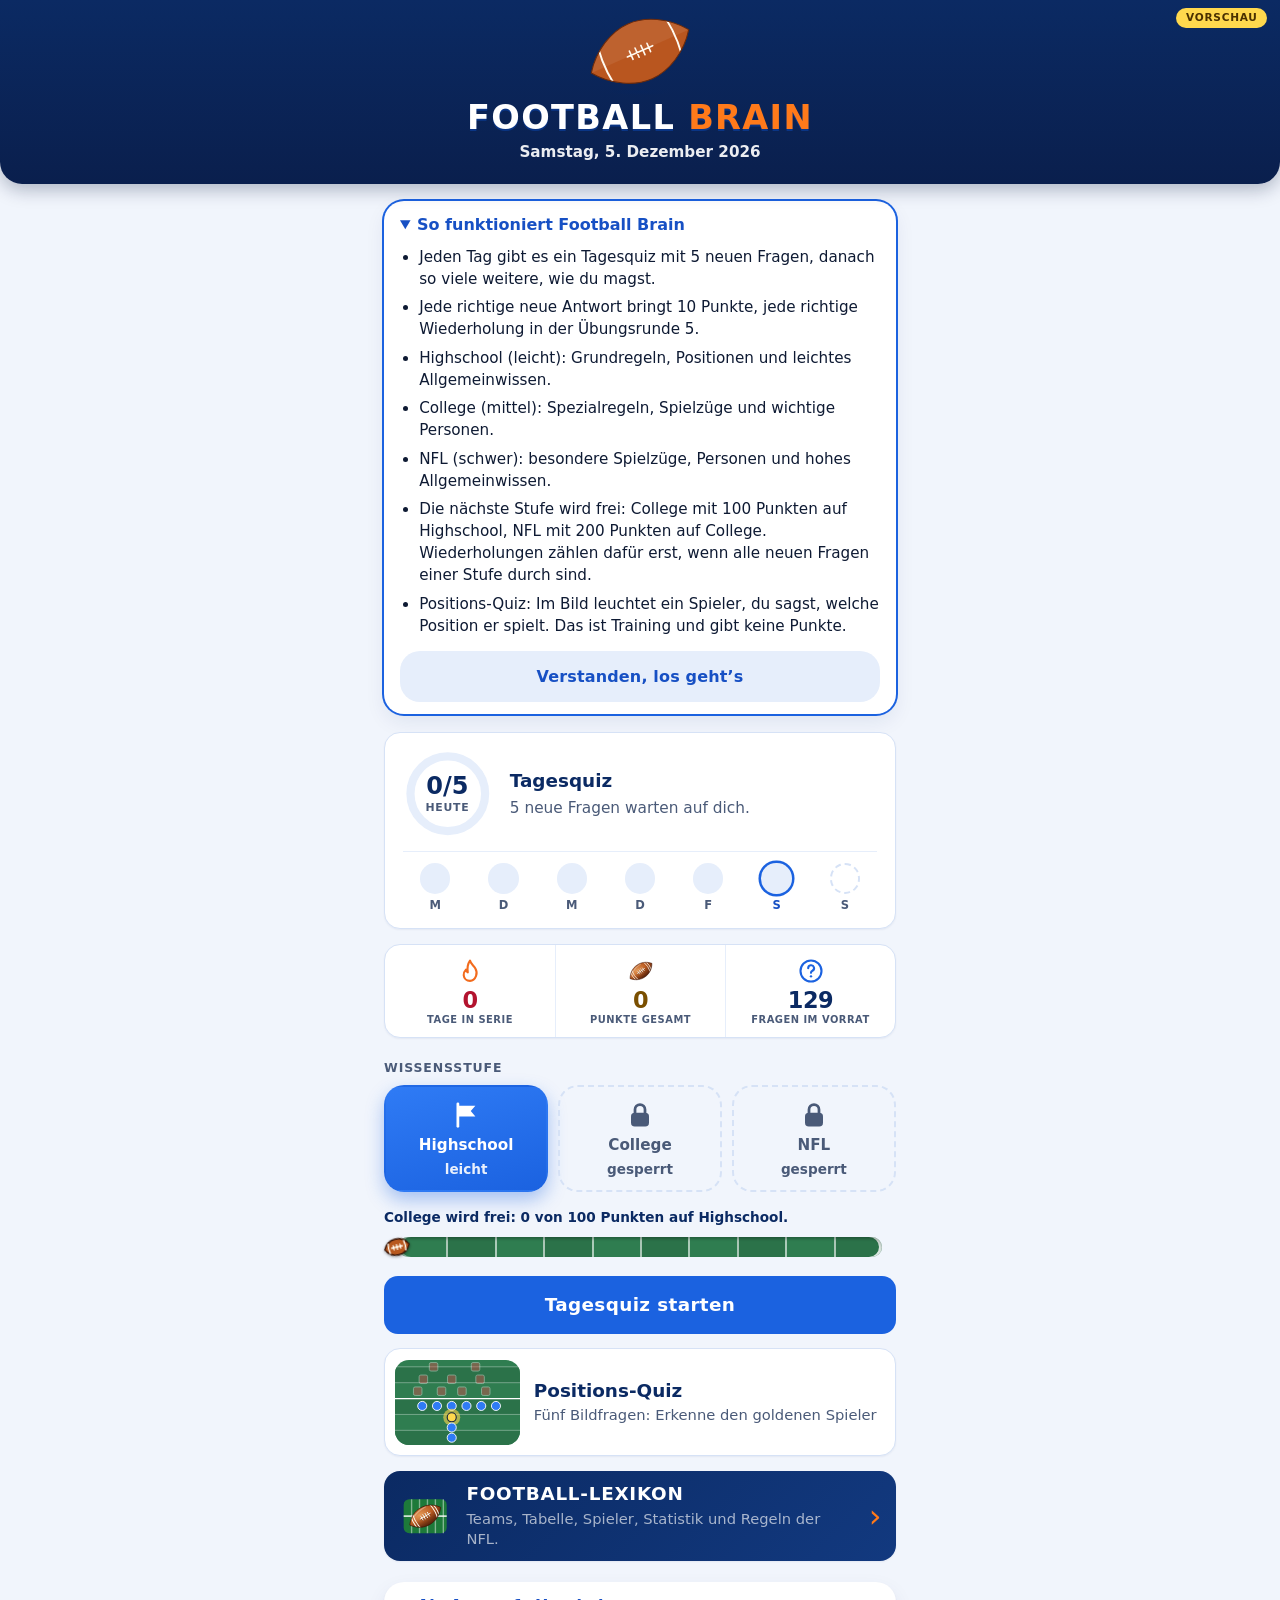
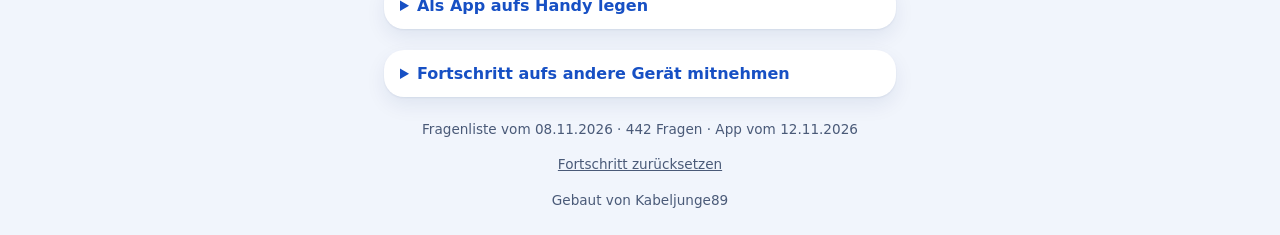
==== commit 91fededf: "Add files via upload" ====
--- a/vorschau/index.html
+++ b/vorschau/index.html
@@ -46,6 +46,27 @@
         <path d="M-200 0C-150 -70 -70 -112.5 0 -112.5C70 -112.5 150 -70 200 0C150 70 70 112.5 0 112.5C-70 112.5 -150 70 -200 0Z"/>
       </clipPath>
       <path id="fb-stern" fill="#ffd84d" d="M0 -1Q0.12 -0.12 1 0Q0.12 0.12 0 1Q-0.12 0.12 -1 0Q-0.12 -0.12 0 -1Z"/>
+      <radialGradient id="fr-leder" cx="0.38" cy="0.3" r="0.85">
+        <stop offset="0" stop-color="#e59a58"/>
+        <stop offset="0.45" stop-color="#b95a21"/>
+        <stop offset="1" stop-color="#5e220a"/>
+      </radialGradient>
+      <linearGradient id="fr-schatten" x1="0" y1="0" x2="0" y2="1">
+        <stop offset="0.45" stop-color="#2a0d03" stop-opacity="0"/>
+        <stop offset="1" stop-color="#2a0d03" stop-opacity="0.45"/>
+      </linearGradient>
+      <clipPath id="fr-form"><path d="M-28 0C-20 -11 -10 -15 0 -15C10 -15 20 -11 28 0C20 11 10 15 0 15C-10 15 -20 11 -28 0Z"/></clipPath>
+      <g id="fr-ball">
+        <path d="M-28 0C-20 -11 -10 -15 0 -15C10 -15 20 -11 28 0C20 11 10 15 0 15C-10 15 -20 11 -28 0Z" fill="url(#fr-leder)"/>
+        <path d="M-28 0C-20 -11 -10 -15 0 -15C10 -15 20 -11 28 0C20 11 10 15 0 15C-10 15 -20 11 -28 0Z" fill="url(#fr-schatten)"/>
+        <g clip-path="url(#fr-form)" fill="none" stroke="#fffaf0" stroke-linecap="round">
+          <path d="M-19 -13Q-23 0 -19 13M-15 -14Q-19 0 -15 14M19 -13Q23 0 19 13M15 -14Q19 0 15 14" stroke-width="1.5"/>
+        </g>
+        <path d="M-9 1.2H9M-6 -2.5V4.5M-2 -3V5M2 -3V5M6 -2.5V4.5" stroke="#2a0d03" stroke-opacity="0.45" stroke-width="1.4" stroke-linecap="round" fill="none"/>
+        <path d="M-9 0H9M-6 -3.5V3.5M-2 -4V4M2 -4V4M6 -3.5V3.5" stroke="#fffaf0" stroke-width="1.4" stroke-linecap="round" fill="none"/>
+        <path d="M-17 -7.5Q-6 -13 8 -12.5" stroke="#ffffff" stroke-opacity="0.35" stroke-width="2" stroke-linecap="round" fill="none"/>
+        <path d="M-28 0C-20 -11 -10 -15 0 -15C10 -15 20 -11 28 0C20 11 10 15 0 15C-10 15 -20 11 -28 0Z" fill="none" stroke="#3a1408" stroke-width="1" stroke-linejoin="round"/>
+      </g>
       <g id="fb-ball">
         <path d="M-200 0C-150 -70 -70 -112.5 0 -112.5C70 -112.5 150 -70 200 0C150 70 70 112.5 0 112.5C-70 112.5 -150 70 -200 0Z" fill="#b9561f"/>
         <g clip-path="url(#fb-form)" fill="none">
@@ -112,7 +133,7 @@
         </div>
         <div class="kennzahl">
           <span class="sym" aria-hidden="true">
-            <svg viewBox="0 0 24 24" focusable="false"><g transform="rotate(-35 12 12)" fill="none" stroke="#b9561f" stroke-width="1.6" stroke-linecap="round" stroke-linejoin="round"><path d="M2.5 12C5 6.8 8.3 5.5 12 5.5s7 1.3 9.5 6.5c-2.5 5.2-5.8 6.5-9.5 6.5s-7-1.3-9.5-6.5z"/><path d="M9 12h6M10.6 10.6v2.8M13.4 10.6v2.8"/><path d="M6.2 7.4q-1.2 4.6 0 9.2M17.8 7.4q1.2 4.6 0 9.2"/></g></svg>
+            <svg viewBox="-30 -30 60 60" focusable="false"><g transform="rotate(-35) scale(1.02)"><use href="#fr-ball"/></g></svg>
           </span>
           <div class="werte"><span class="zahl zahl-gold" id="punkte-gesamt">0</span><span class="label">Punkte gesamt</span></div>
         </div>
@@ -136,7 +157,7 @@
       <!-- Football-Wiki: eigene Karte unter den Quiz-Knöpfen. Sie öffnet den Abschnitt #wiki (app.js, Teil „Football-Wiki“). -->
       <button class="quiz-karte wiki-karte" id="wiki-starten" type="button">
         <span class="wiki-karte-bild" aria-hidden="true">
-          <svg viewBox="0 0 48 48" focusable="false"><rect x="5" y="9" width="38" height="30" rx="5" fill="#1d7a3a"/><path d="M12 9v30M19 9v30M26 9v30M33 9v30M40 9v30" stroke="#ffffff" stroke-width="1.2" opacity="0.45"/><path d="M5 24h38" stroke="#ffffff" stroke-width="1.6" opacity="0.8"/><g transform="rotate(-30 24 24)"><path d="M13 24c2.5-6 6-8 11-8s8.5 2 11 8c-2.5 6-6 8-11 8s-8.5-2-11-8z" fill="#b8581f" stroke="#3a1608" stroke-width="1.2" stroke-linejoin="round"/><path d="M19 24h10M21 22.2v3.6M24 21.6v4.8M27 22.2v3.6" stroke="#fffaf0" stroke-width="1.3" stroke-linecap="round"/></g></svg>
+          <svg viewBox="0 0 48 48" focusable="false"><rect x="5" y="9" width="38" height="30" rx="5" fill="#1d7a3a"/><path d="M12 9v30M19 9v30M26 9v30M33 9v30M40 9v30" stroke="#ffffff" stroke-width="1.2" opacity="0.45"/><path d="M5 24h38" stroke="#ffffff" stroke-width="1.6" opacity="0.8"/><g transform="translate(24 24) rotate(-30) scale(0.56)"><use href="#fr-ball"/></g></svg>
         </span>
         <span class="quiz-karte-text">
           <span class="quiz-karte-titel">Football-Lexikon</span>
--- a/vorschau/design-neu.css
+++ b/vorschau/design-neu.css
@@ -1306,3 +1306,63 @@
   line-height: 1;
   color: #ff7a1a;
 }
+
+/* ---------- Sportlich clean (15.11.2026): ruhiger Kopf, klare Flächen, kräftige Zahlen ---------- */
+
+.kopf,
+body[data-ansicht="start"] .kopf {
+  border-bottom-width: 0;
+  border-radius: 0 0 22px 22px;
+  background: linear-gradient(180deg, #0b2a63 0%, #0a1f4d 100%);
+  box-shadow: 0 6px 18px rgba(6, 20, 56, 0.28);
+}
+
+.kopf h1 {
+  letter-spacing: 0.04em;
+  text-transform: uppercase;
+  font-weight: 800;
+}
+
+.kopf h1 span {
+  color: #ff7a1a;
+}
+
+.kennzahlen,
+.heute-karte,
+.quiz-karte {
+  border-radius: 16px;
+  border: 1px solid var(--rand);
+  box-shadow: 0 1px 2px rgba(11, 42, 99, 0.06);
+}
+
+.zahl {
+  font-weight: 800;
+  letter-spacing: -0.02em;
+}
+
+.kennzahl .label {
+  text-transform: uppercase;
+  letter-spacing: 0.05em;
+  font-size: 0.62rem;
+}
+
+.haupt {
+  border-radius: 14px;
+  box-shadow: none;
+  letter-spacing: 0.02em;
+}
+
+.wiki-karte {
+  background: linear-gradient(135deg, #0b2a63, #12397f);
+  border: 0;
+}
+
+.wiki-karte .quiz-karte-titel {
+  color: #fff;
+  text-transform: uppercase;
+  letter-spacing: 0.04em;
+}
+
+.wiki-karte .quiz-karte-zeile {
+  color: rgba(255, 255, 255, 0.75);
+}
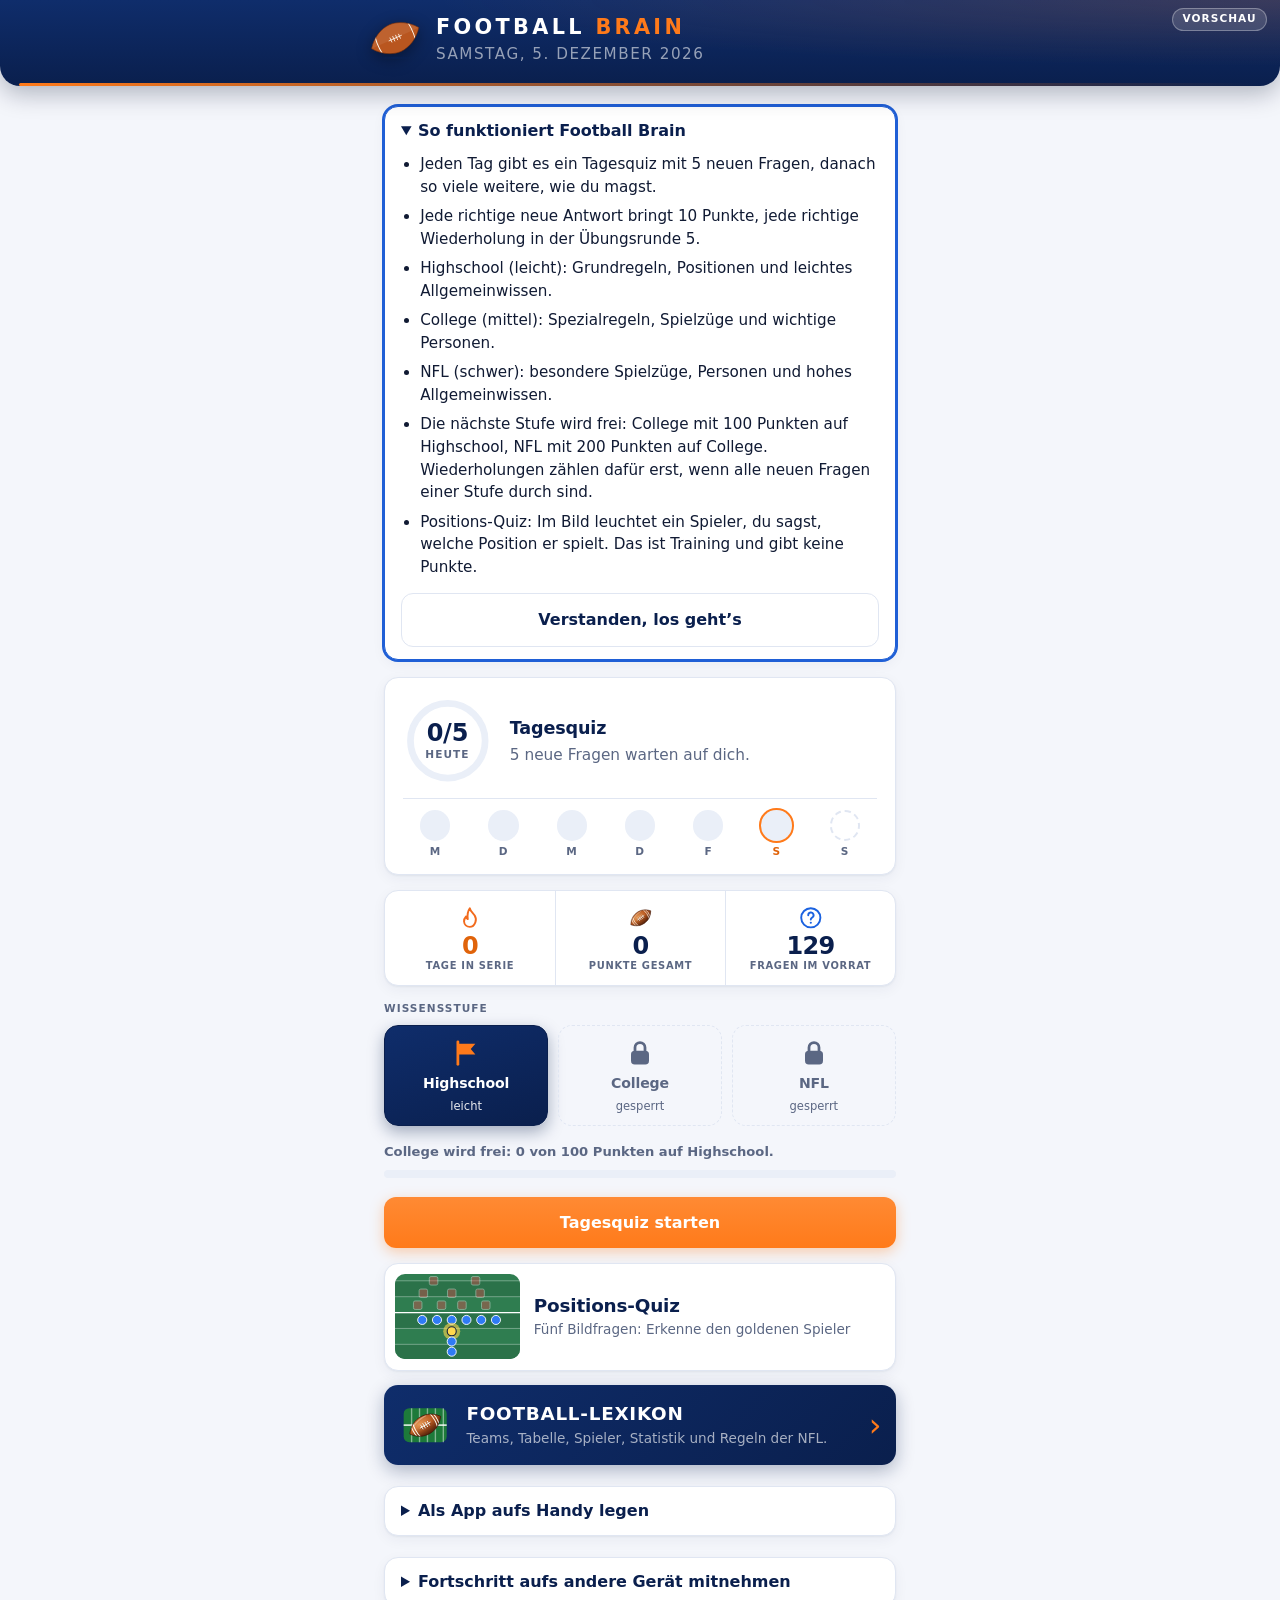
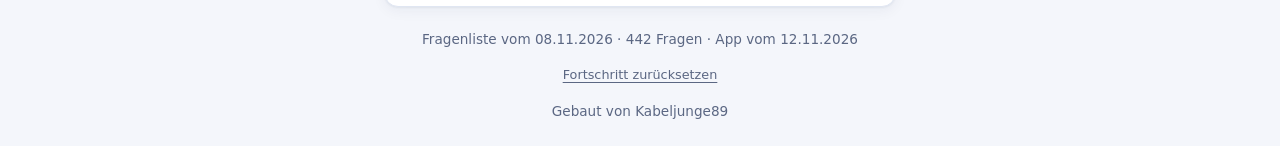
==== commit cf5114a5: "Add files via upload" ====
--- a/vorschau/index.html
+++ b/vorschau/index.html
@@ -15,6 +15,7 @@
   <link rel="icon" href="icon.svg" type="image/svg+xml">
   <link rel="stylesheet" href="style.css">
   <link rel="stylesheet" href="design-neu.css">
+  <link rel="stylesheet" href="modern.css">
 </head>
 <body>
   <!-- Aussehen: style.css ist die Grundlage, design-neu.css (seit 26.10.2026) liegt darüber. app.js sucht die Elemente über ihre Kennungen, die müssen bleiben. -->
--- a/vorschau/modern.css
+++ b/vorschau/modern.css
@@ -0,0 +1,325 @@
+/* Football Brain: modernes, sportlich cleanes Design für die ganze App (Stand 15.11.2026).
+   Wird als LETZTE Stilvorlage geladen (index.html und wiki.html) und vereinheitlicht Farben, Schrift, Flächen, Knöpfe,
+   Kopf, Quiz, Ergebnis, Nachlesen und Lexikon. Keine Emoji, nichts wird nachgeladen. Die Elemente und Kennungen bleiben unverändert. */
+
+:root {
+  --schrift: 'Inter', 'SF Pro Text', 'Segoe UI Variable Text', 'Segoe UI', system-ui, -apple-system, Roboto, 'Helvetica Neue', Arial, sans-serif;
+  --schrift-titel: 'Inter', 'SF Pro Display', 'Segoe UI Variable Display', 'Segoe UI', system-ui, -apple-system, Roboto, 'Helvetica Neue', Arial, sans-serif;
+
+  --navy: #0a1f4d;
+  --navy-2: #0f2d6b;
+  --akzent: #ff7a1a;
+  --akzent-dunkel: #e0630a;
+
+  --blau: #1f5fd6;
+  --blau-kante: #1f5fd6;
+  --blau-text: #1a4fb8;
+  --blau-flaeche: #e8f0ff;
+
+  --bg: #f4f6fb;
+  --karte: #ffffff;
+  --flaeche: #eaeff8;
+  --rand: #e0e6f2;
+  --text: #101a33;
+  --titel: #0a1f4d;
+  --leise: #5b6783;
+
+  --r-klein: 10px;
+  --r-karte: 14px;
+  --r-gross: 20px;
+  --schatten: 0 1px 2px rgba(10, 31, 77, 0.05), 0 4px 14px rgba(10, 31, 77, 0.05);
+}
+
+@media (prefers-color-scheme: dark) {
+  :root {
+    --bg: #070f24;
+    --karte: #0f1b3a;
+    --flaeche: #172652;
+    --rand: #22345f;
+    --text: #e8eefc;
+    --titel: #ffffff;
+    --leise: #9fb0d4;
+    --blau: #4a86f0;
+    --blau-text: #a8c6ff;
+    --blau-flaeche: #172a58;
+    --schatten: 0 0 0 1px rgba(255, 255, 255, 0.04), 0 6px 18px rgba(0, 0, 0, 0.35);
+  }
+}
+
+/* ---------- Grundlagen ---------- */
+
+body {
+  font-family: var(--schrift);
+  font-size: 16px;
+  line-height: 1.5;
+  background: var(--bg);
+  color: var(--text);
+  -webkit-font-smoothing: antialiased;
+}
+
+h1, h2, h3, .zahl, .haupt, .neben, .stufe-name, .heute-titel, .quiz-karte-titel, .thema-name, .ring-zahl, .punkte, .buchstabe,
+.stufen-titel, .wechsel, .treffer-titel, .eintrag-titel, .artikel-titel {
+  font-family: var(--schrift-titel);
+  letter-spacing: -0.01em;
+}
+
+main {
+  padding-top: 1.25rem;
+}
+
+/* ---------- Kopf ---------- */
+
+.kopf,
+body[data-ansicht="start"] .kopf,
+body[data-ansicht="frage"] .kopf,
+body[data-ansicht="nachlesen"] .kopf {
+  position: relative;
+  border: 0;
+  border-radius: 0 0 var(--r-gross) var(--r-gross);
+  background:
+    radial-gradient(120% 140% at 100% 0%, rgba(255, 122, 26, 0.18), transparent 55%),
+    linear-gradient(180deg, var(--navy-2), var(--navy));
+  box-shadow: 0 8px 24px rgba(5, 16, 44, 0.28);
+}
+
+.kopf::after {
+  content: "";
+  position: absolute;
+  right: 1.2rem;
+  bottom: 0;
+  left: 1.2rem;
+  height: 3px;
+  background: linear-gradient(90deg, var(--akzent), rgba(255, 122, 26, 0));
+  border-radius: 3px;
+}
+
+.kopf h1 {
+  font-size: 1.15rem;
+  font-weight: 800;
+  letter-spacing: 0.16em;
+  text-transform: uppercase;
+  text-shadow: none;
+  color: #fff;
+}
+
+.kopf h1 span {
+  color: var(--akzent);
+  font-weight: 800;
+}
+
+.kopf .datum {
+  font-size: 0.7rem;
+  font-weight: 500;
+  letter-spacing: 0.1em;
+  text-transform: uppercase;
+  color: rgba(255, 255, 255, 0.62);
+}
+
+body[data-ansicht="start"] .kopf { padding-top: calc(env(safe-area-inset-top, 0px) + 1rem); padding-bottom: 1.3rem; }
+body[data-ansicht="start"] .kopf-inhalt { flex-direction: row; justify-content: flex-start; text-align: left; gap: 0.85rem; }
+body[data-ansicht="start"] .logo { width: 3.4rem; animation: none; filter: drop-shadow(0 4px 8px rgba(0, 0, 0, 0.4)); }
+body[data-ansicht="start"] h1 { font-size: 1.3rem; }
+body[data-ansicht="frage"] .logo, body[data-ansicht="nachlesen"] .logo { width: 2.4rem; }
+body[data-ansicht="frage"] h1, body[data-ansicht="nachlesen"] h1 { font-size: 0.95rem; }
+
+.vorschau {
+  color: #fff;
+  background: rgba(255, 255, 255, 0.14);
+  border: 1px solid rgba(255, 255, 255, 0.3);
+  font-weight: 700;
+  letter-spacing: 0.1em;
+}
+
+/* ---------- Flächen ---------- */
+
+.kennzahlen, .heute-karte, .quiz-karte, .info, .stufe, .antwort, .thema, .liste li, .nachlesen-liste li,
+.frage-bild, .treffer-eintrag, .eintrag, .artikel {
+  background: var(--karte);
+  border: 1px solid var(--rand);
+  border-radius: var(--r-karte);
+  box-shadow: var(--schatten);
+}
+
+.kennzahlen { margin-bottom: 0.9rem; }
+.kennzahl + .kennzahl { border-left-color: var(--rand); }
+.kennzahl { padding: 0.9rem 0.2rem 0.8rem; }
+.sym { width: 1.6rem; height: 1.6rem; }
+.zahl { font-size: clamp(1.15rem, 5.6vw, 1.5rem); font-weight: 800; letter-spacing: -0.03em; }
+.zahl-rot { color: var(--akzent-dunkel); }
+.zahl-gold { color: var(--titel); }
+.kennzahl .label, .label { font-size: 0.62rem; font-weight: 600; letter-spacing: 0.07em; text-transform: uppercase; color: var(--leise); }
+
+.heute-karte { padding: 1.1rem 1.1rem 0.9rem; }
+.ring-fuell { stroke: var(--akzent); stroke-width: 9; }
+.ring-spur { stroke: var(--flaeche); stroke-width: 9; }
+.heute-karte[data-zustand="erledigt"] .ring-fuell { stroke: #16a34a; }
+.ring-zahl { font-weight: 800; }
+.ring-label, .stufen-titel { font-size: 0.66rem; font-weight: 700; letter-spacing: 0.1em; text-transform: uppercase; color: var(--leise); }
+.heute-titel { font-size: 1.1rem; font-weight: 700; }
+.woche { border-top-color: var(--rand); }
+.wt-marke { background: var(--flaeche); }
+.wt.gespielt .wt-marke { background-color: var(--navy); background-size: 70% auto; }
+.wt.heute .wt-marke { box-shadow: 0 0 0 2px var(--akzent); }
+.wt-buchstabe { font-size: 0.66rem; font-weight: 700; letter-spacing: 0.05em; text-transform: uppercase; }
+.wt.heute .wt-buchstabe { color: var(--akzent-dunkel); }
+
+/* ---------- Knöpfe ---------- */
+
+.haupt, .neben, .wechsel {
+  border-radius: 12px;
+  box-shadow: none;
+  font-weight: 700;
+  letter-spacing: 0;
+  transition: transform 0.1s ease, background-color 0.15s ease, filter 0.15s ease;
+}
+
+.haupt {
+  min-height: 3.2rem;
+  font-size: 1rem;
+  color: #fff;
+  background: linear-gradient(180deg, #ff8a33, var(--akzent));
+  box-shadow: 0 4px 14px rgba(255, 122, 26, 0.35);
+}
+
+.haupt:active { transform: scale(0.985); box-shadow: 0 2px 8px rgba(255, 122, 26, 0.3); }
+
+.neben {
+  min-height: 3rem;
+  color: var(--titel);
+  background: var(--karte);
+  border: 1px solid var(--rand);
+}
+
+.neben:active { transform: scale(0.985); box-shadow: none; }
+
+.klein { font-size: 0.8rem; color: var(--leise); text-decoration-thickness: 1px; text-underline-offset: 3px; }
+
+.pille, #abbrechen {
+  min-height: 2.5rem;
+  padding: 0 1rem;
+  font-size: 0.85rem;
+  font-weight: 600;
+  color: var(--titel);
+  text-decoration: none;
+  background: var(--karte);
+  border: 1px solid var(--rand);
+  border-radius: 99px;
+}
+
+.rueckmeldung.ok .haupt, .rueckmeldung.nein .haupt { background: var(--navy); box-shadow: none; }
+.rueckmeldung.ok .haupt:active, .rueckmeldung.nein .haupt:active { box-shadow: none; }
+
+/* ---------- Wissensstufen ---------- */
+
+.stufe { min-height: 5.2rem; border-width: 1px; box-shadow: var(--schatten); }
+.stufe-name { font-size: 0.88rem; font-weight: 700; }
+.stufe-hinweis { font-size: 0.72rem; font-weight: 500; }
+.stufe::before, .stufe[data-stufe]::before { background-color: var(--leise); }
+.stufe.aktiv {
+  color: #fff;
+  background: linear-gradient(160deg, var(--navy-2), var(--navy));
+  border-color: var(--navy);
+  box-shadow: 0 6px 16px rgba(10, 31, 77, 0.35);
+}
+.stufe.aktiv::before, .stufe.aktiv[data-stufe]::before { background-color: var(--akzent); }
+.stufe.zu { background: transparent; border-style: dashed; box-shadow: none; }
+
+/* ---------- Fortschrittsbalken: schlicht, mit Akzentfarbe ---------- */
+
+.balken::before { display: none; }
+.balken { height: 8px; margin: 0.3rem 0 1.1rem; background: var(--flaeche); border-radius: 99px; overflow: hidden; }
+.balken > div { background: linear-gradient(90deg, var(--akzent), #ffa04d); border-radius: 99px; box-shadow: none; }
+.balken > div::after, .stufen-ziel .balken > div::after { display: none; }
+.stufen-ziel .balken { height: 8px; margin: 0.5rem 0 0; }
+.stufen-ziel p { font-size: 0.82rem; font-weight: 600; color: var(--leise); }
+
+/* ---------- Frage und Antworten ---------- */
+
+.fortschritt-kopf { font-size: 0.78rem; font-weight: 600; letter-spacing: 0.06em; text-transform: uppercase; color: var(--leise); }
+
+.kategorie {
+  padding: 0.25rem 0.7rem;
+  font-size: 0.68rem;
+  font-weight: 700;
+  letter-spacing: 0.09em;
+  color: var(--akzent-dunkel);
+  background: rgba(255, 122, 26, 0.12);
+  border-radius: 6px;
+}
+
+#frage-text { font-weight: 700; letter-spacing: -0.02em; color: var(--titel); }
+
+.antwort { min-height: 3.4rem; border-width: 1px; font-weight: 500; box-shadow: var(--schatten); }
+.antwort:active:not(:disabled) { border-color: var(--akzent); transform: scale(0.985); }
+.buchstabe { width: 2rem; height: 2rem; font-size: 0.85rem; font-weight: 700; color: var(--titel); background: var(--flaeche); border: 0; border-radius: 8px; }
+.antwort.richtig { color: var(--richtig-text); background: var(--richtig-bg); border-color: var(--richtig-rand); }
+.antwort.falsch { color: var(--falsch-text); background: var(--falsch-bg); border-color: var(--falsch-rand); }
+
+.rueckmeldung { border: 1px solid var(--rand); border-radius: var(--r-gross); }
+.rueckmeldung h3 { font-weight: 800; letter-spacing: -0.02em; }
+
+@supports selector(:has(*)) {
+  .rueckmeldung { border-radius: 22px 22px 0 0; border-top-width: 4px; }
+}
+
+/* ---------- Ergebnis ---------- */
+
+.punkte {
+  font-weight: 800;
+  letter-spacing: -0.02em;
+  background: linear-gradient(160deg, var(--navy-2), var(--navy));
+  border-radius: var(--r-karte);
+  box-shadow: 0 0 0 2px var(--akzent), 0 10px 24px rgba(10, 31, 77, 0.3);
+  text-shadow: none;
+}
+
+.gewinn { color: var(--navy); background: #ffe0c2; border-radius: 8px; box-shadow: none; }
+.ergebnis-kopf .freigabe { border-radius: 8px; }
+
+/* ---------- Lexikon-Karte, Hinweise, Info ---------- */
+
+.wiki-karte, .quiz-karte.wiki-karte {
+  background: linear-gradient(135deg, var(--navy-2), var(--navy));
+  border: 0;
+  border-left: 0;
+  border-radius: var(--r-karte);
+  box-shadow: 0 6px 18px rgba(10, 31, 77, 0.3);
+}
+.wiki-karte-pfeil { color: var(--akzent); }
+.quiz-karte-zeile { font-size: 0.85rem; }
+
+.hinweis { background: var(--blau-flaeche); color: var(--titel); border-radius: var(--r-karte); font-weight: 500; }
+.info summary { font-weight: 600; color: var(--titel); }
+
+/* ---------- Nachlesen und Lexikon ---------- */
+
+.thema { border-width: 1px; }
+.thema:active { border-color: var(--akzent); }
+.thema-name { font-weight: 700; }
+.nachlesen-liste .zeichen, .liste .zeichen { border-radius: 8px; }
+
+.suche input {
+  border: 1px solid var(--rand);
+  border-radius: 12px;
+  background-color: var(--karte);
+  box-shadow: var(--schatten);
+}
+
+.suche input:focus-visible { outline: 2px solid var(--akzent); outline-offset: 1px; }
+
+.filter button { border-radius: 99px; border: 1px solid var(--rand); background: var(--karte); font-weight: 600; }
+.filter button[aria-pressed="true"] { color: #fff; background: var(--navy); border-color: var(--navy); }
+
+.kuerzel { border-radius: 8px; font-weight: 700; }
+.treffer-typ { letter-spacing: 0.09em; font-weight: 700; }
+.quiz-knopf { border-radius: 12px; font-weight: 700; }
+
+.tabelle { border-radius: var(--r-karte); }
+
+:focus-visible { outline-color: var(--akzent); }
+
+@media (hover: hover) {
+  .antwort:hover:not(:disabled), .stufe:hover:not(:disabled):not(.aktiv):not(.zu), .thema:hover { border-color: var(--akzent); box-shadow: var(--schatten); }
+  .haupt:hover { filter: brightness(1.05); }
+  .neben:hover { border-color: var(--leise); }
+}
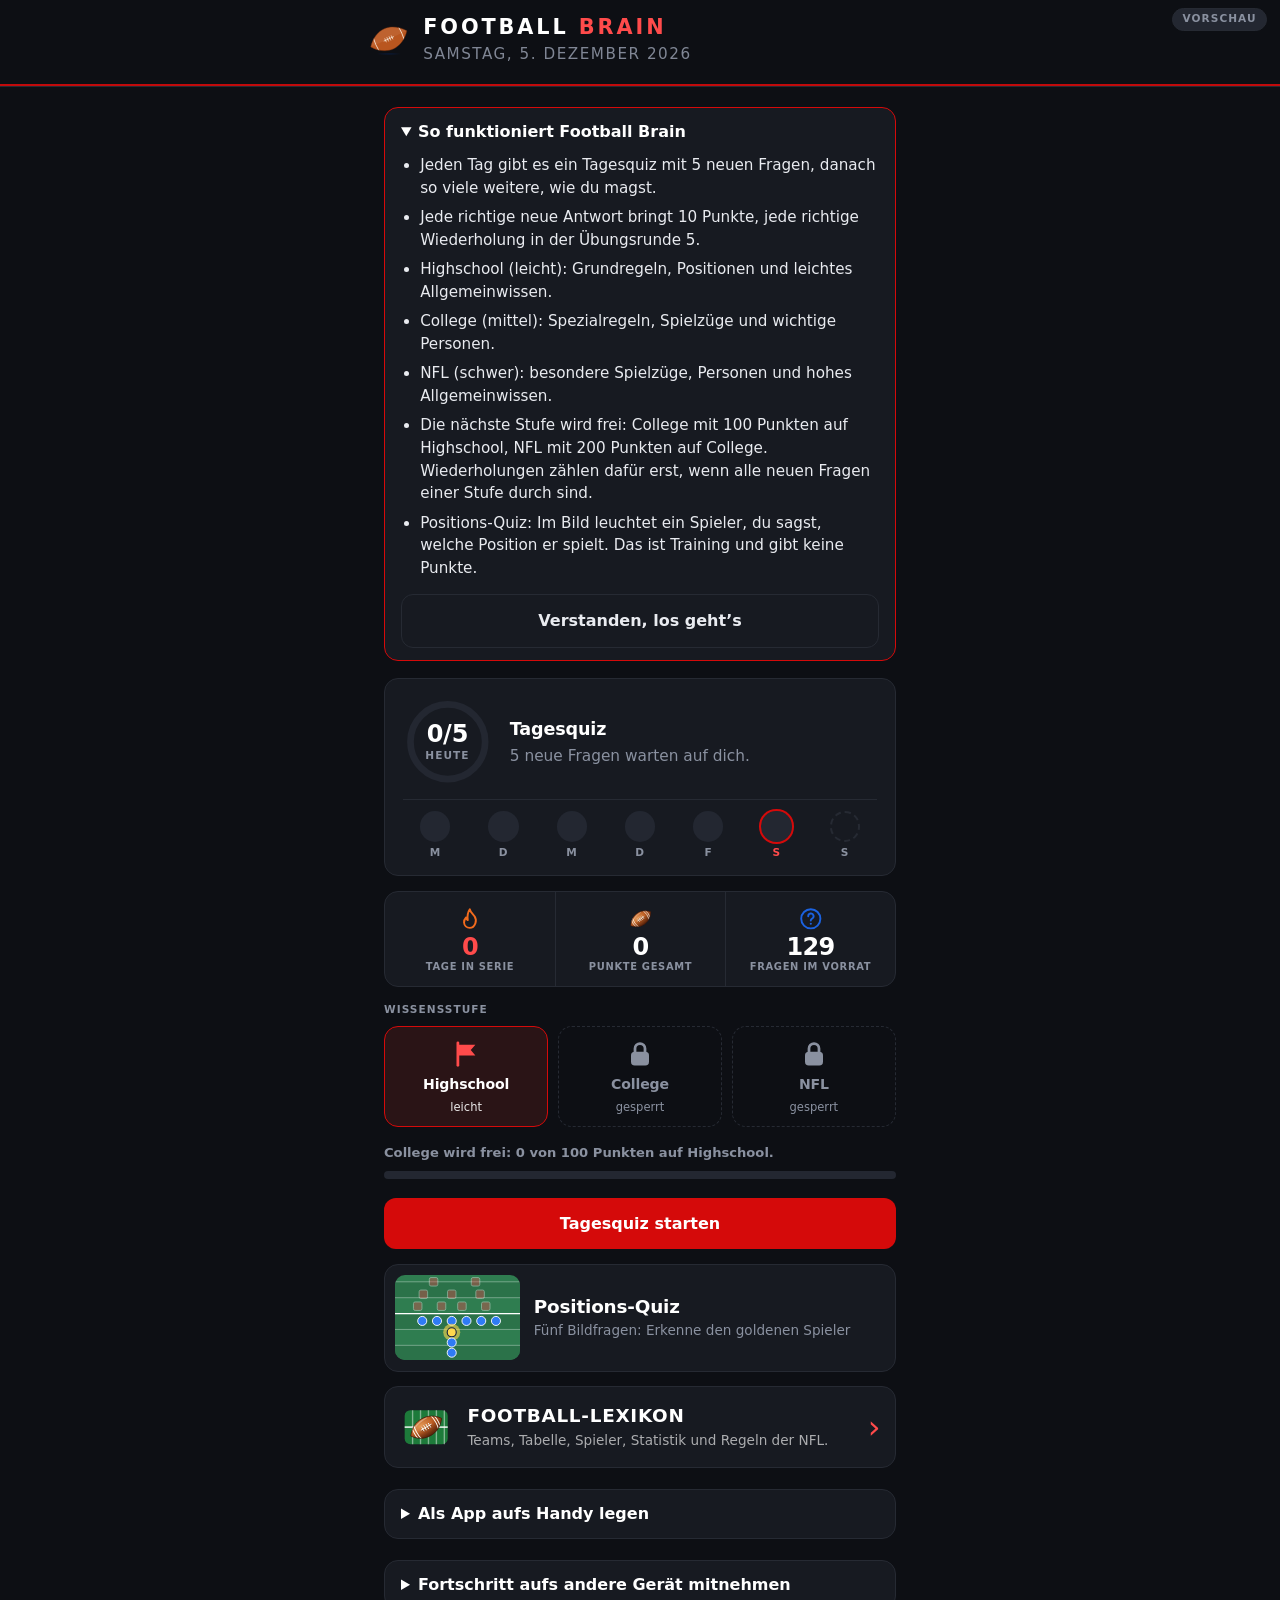
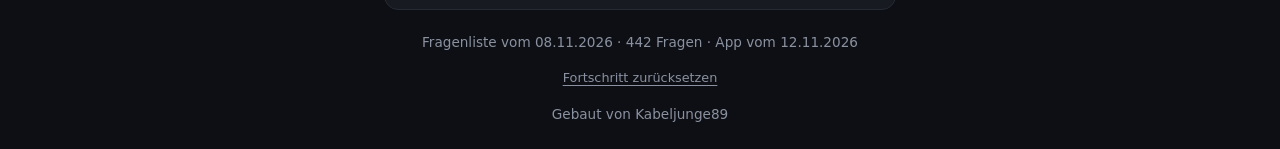
==== commit d33fdf95: "Add files via upload" ====
--- a/vorschau/index.html
+++ b/vorschau/index.html
@@ -16,6 +16,7 @@
   <link rel="stylesheet" href="style.css">
   <link rel="stylesheet" href="design-neu.css">
   <link rel="stylesheet" href="modern.css">
+  <link rel="stylesheet" href="sleeper.css">
 </head>
 <body>
   <!-- Aussehen: style.css ist die Grundlage, design-neu.css (seit 26.10.2026) liegt darüber. app.js sucht die Elemente über ihre Kennungen, die müssen bleiben. -->
--- a/vorschau/sleeper.css
+++ b/vorschau/sleeper.css
@@ -0,0 +1,96 @@
+/* Football Brain: Sleeper-Stil (15.11.2026). Wird NACH modern.css geladen und überschreibt Farben und Flächen.
+   Dunkler Grafit, NFL-Rot als Akzent, flache Karten, Listenzeilen. Elemente und Kennungen bleiben unverändert. */
+
+:root, :root:root {
+  --navy: #1a1d24;
+  --navy-2: #1a1d24;
+  --akzent: #d50a0a;
+  --akzent-dunkel: #ff4b4b;
+  --blau: #d50a0a;
+  --blau-kante: #d50a0a;
+  --blau-text: #ff6b6b;
+  --blau-flaeche: #232731;
+  --bg: #0d0f14;
+  --karte: #171a21;
+  --flaeche: #232731;
+  --rand: #262a33;
+  --text: #e9ebf0;
+  --titel: #ffffff;
+  --leise: #8a91a0;
+  --schatten: none;
+  --r-karte: 14px;
+  --r-gross: 18px;
+  --richtig-text: #7ee2a0;
+  --richtig-bg: #12261a;
+  --richtig-rand: #1f7a43;
+  --falsch-text: #ff9a9a;
+  --falsch-bg: #2a1417;
+  --falsch-rand: #a32626;
+  color-scheme: dark;
+}
+
+html, body { background: var(--bg); color: var(--text); }
+
+/* Kopf: schmal, flach, ohne Verlauf */
+.kopf, body[data-ansicht="start"] .kopf, body[data-ansicht="frage"] .kopf, body[data-ansicht="nachlesen"] .kopf {
+  background: var(--bg);
+  border-bottom: 1px solid var(--rand);
+  border-radius: 0;
+  box-shadow: none;
+}
+.kopf::after { height: 2px; background: var(--akzent); border-radius: 0; left: 0; right: 0; opacity: 0.9; }
+.kopf h1 { font-size: 1rem; letter-spacing: 0.14em; }
+.kopf h1 span { color: var(--akzent-dunkel); }
+.kopf .datum { color: var(--leise); }
+body[data-ansicht="start"] .logo { width: 2.6rem; filter: none; }
+.vorschau { background: var(--flaeche); border-color: var(--rand); color: var(--leise); }
+
+/* Karten: flach, ohne Schatten */
+.kennzahlen, .heute-karte, .quiz-karte, .info, .stufe, .antwort, .thema, .liste li, .nachlesen-liste li,
+.frage-bild, .treffer-eintrag, .eintrag, .artikel, .suche input, .filter button, .pille, #abbrechen, .neben {
+  background: var(--karte);
+  border-color: var(--rand);
+  box-shadow: none;
+}
+
+/* Knöpfe: flaches NFL-Rot */
+.haupt { background: var(--akzent); box-shadow: none; color: #fff; }
+.haupt:active { box-shadow: none; filter: brightness(0.92); }
+.rueckmeldung.ok .haupt, .rueckmeldung.nein .haupt { background: var(--akzent); }
+.neben { color: var(--text); }
+
+/* Fortschritt */
+.balken { background: var(--flaeche); height: 6px; }
+.balken > div { background: var(--akzent); }
+.ring-fuell { stroke: var(--akzent); }
+.ring-spur { stroke: var(--flaeche); }
+.wt.gespielt .wt-marke { background-color: var(--akzent); }
+.wt.heute .wt-marke { box-shadow: 0 0 0 2px var(--akzent); }
+
+/* Stufen */
+.stufe.aktiv { background: #2a1416; border-color: var(--akzent); color: #fff; box-shadow: none; }
+.stufe.aktiv::before, .stufe.aktiv[data-stufe]::before { background-color: var(--akzent-dunkel); }
+.stufe.zu { background: transparent; }
+
+/* Antworten wie Listenzeilen */
+.antwort { border-radius: 12px; min-height: 3.4rem; }
+.antwort:active:not(:disabled) { border-color: var(--akzent); }
+.buchstabe { background: var(--flaeche); color: var(--leise); border-radius: 8px; }
+.kategorie { color: var(--akzent-dunkel); background: rgba(213, 10, 10, 0.16); }
+.rueckmeldung { background: var(--karte); border-color: var(--rand); }
+
+/* Ergebnis */
+.punkte { background: var(--karte); border: 1px solid var(--rand); box-shadow: none; color: #fff; }
+.gewinn { background: rgba(213, 10, 10, 0.18); color: #ffb3b3; }
+
+/* Lexikon-Karte, Filter, Reiter */
+.wiki-karte, .quiz-karte.wiki-karte { background: var(--karte); border: 1px solid var(--rand); box-shadow: none; }
+.wiki-karte-pfeil { color: var(--akzent-dunkel); }
+.filter button[aria-pressed="true"] { background: var(--akzent); border-color: var(--akzent); color: #fff; }
+.hinweis { background: var(--flaeche); color: var(--text); }
+.suche input { color: var(--text); }
+.suche input:focus-visible, :focus-visible { outline-color: var(--akzent-dunkel); }
+
+@media (hover: hover) {
+  .antwort:hover:not(:disabled), .stufe:hover:not(:disabled):not(.aktiv):not(.zu), .thema:hover { border-color: var(--akzent); box-shadow: none; }
+}
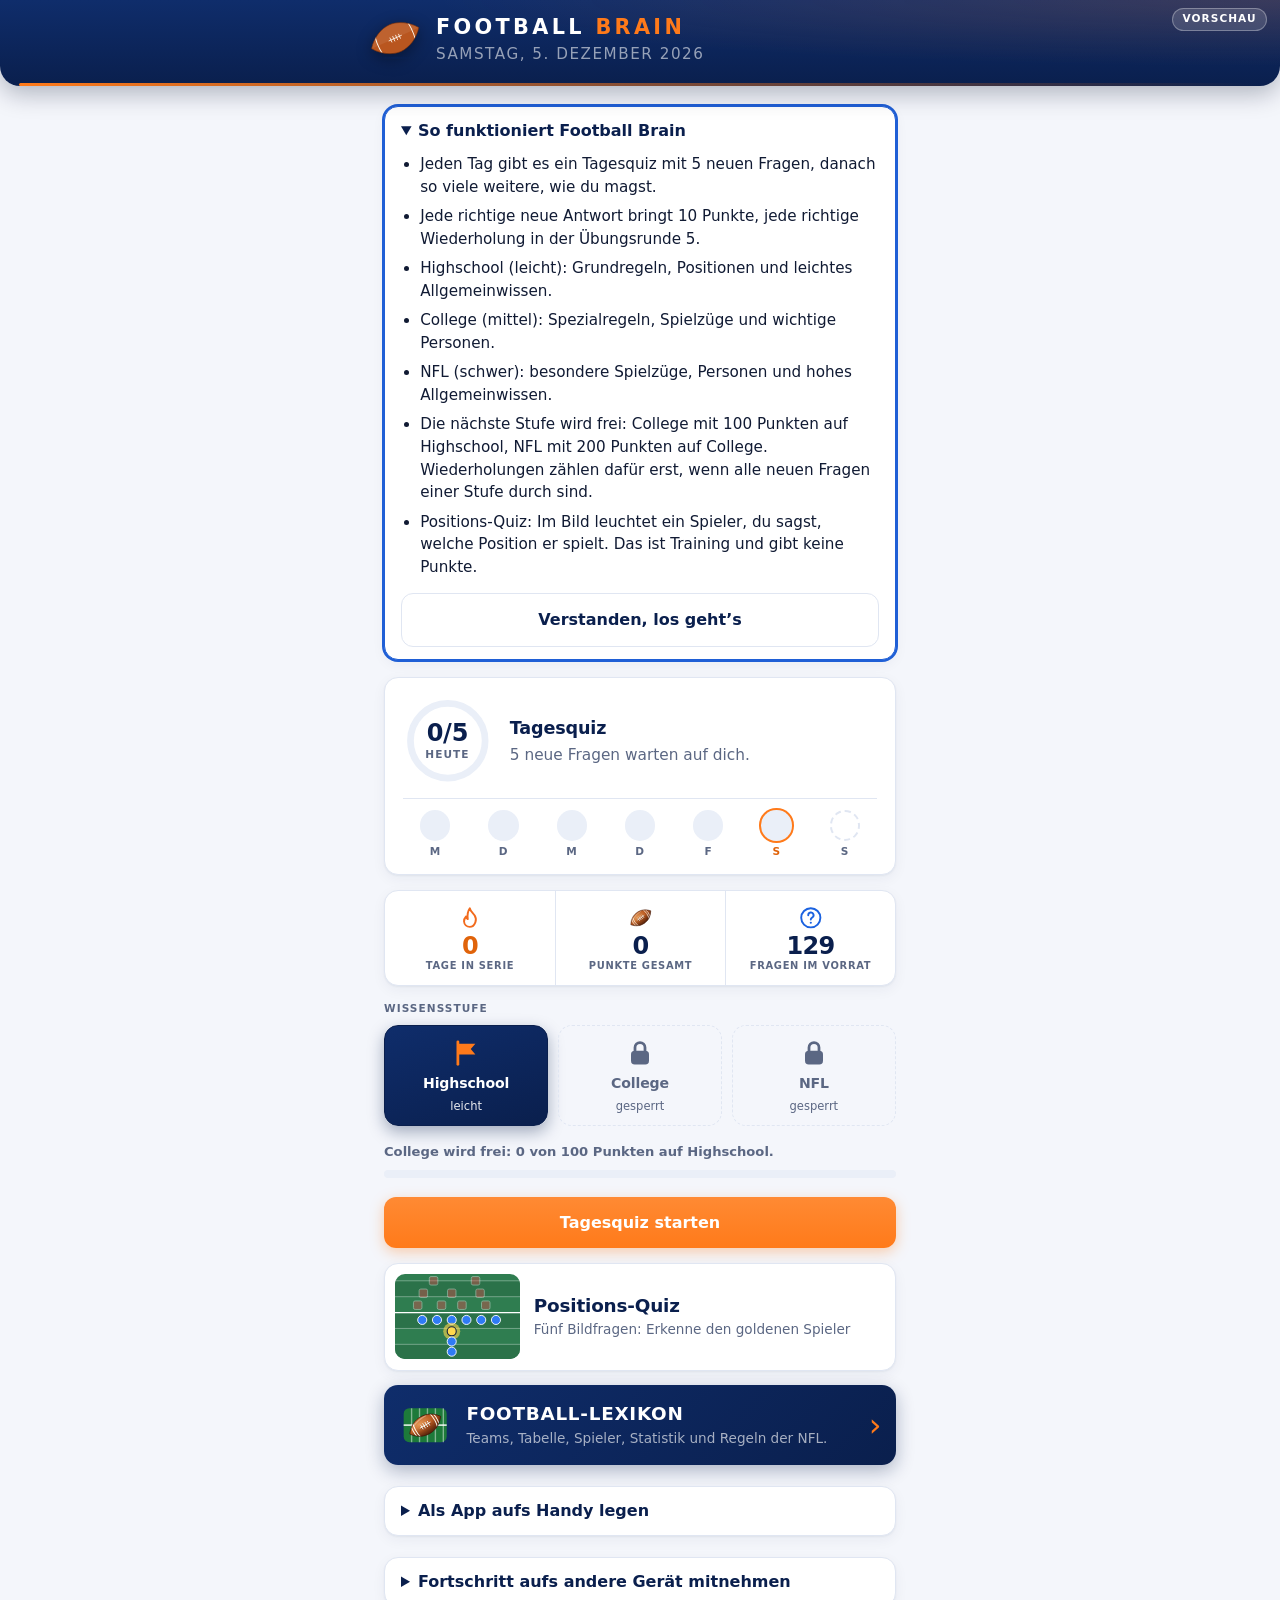
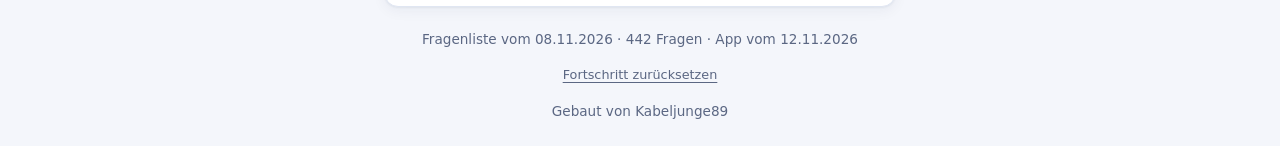
==== commit d0d694a6: "Add files via upload" ====
--- a/vorschau/index.html
+++ b/vorschau/index.html
@@ -16,7 +16,6 @@
   <link rel="stylesheet" href="style.css">
   <link rel="stylesheet" href="design-neu.css">
   <link rel="stylesheet" href="modern.css">
-  <link rel="stylesheet" href="sleeper.css">
 </head>
 <body>
   <!-- Aussehen: style.css ist die Grundlage, design-neu.css (seit 26.10.2026) liegt darüber. app.js sucht die Elemente über ihre Kennungen, die müssen bleiben. -->
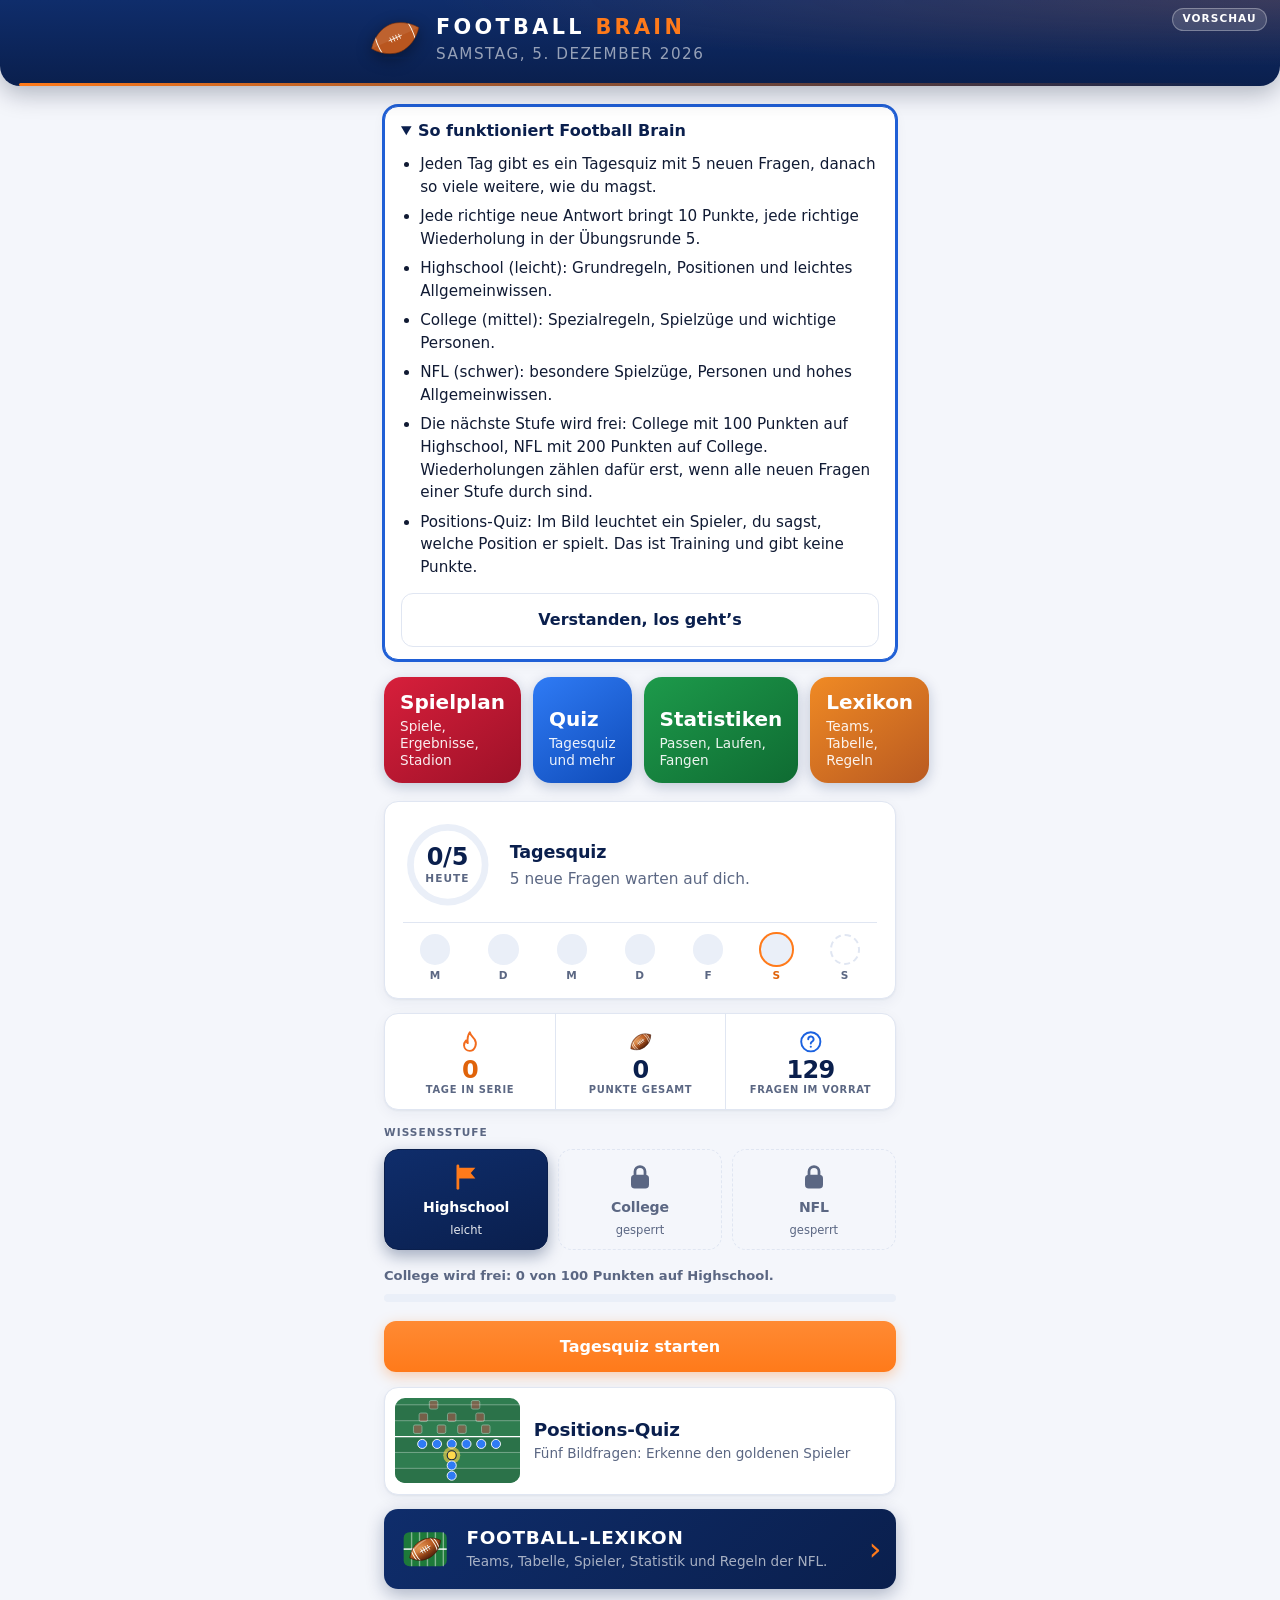
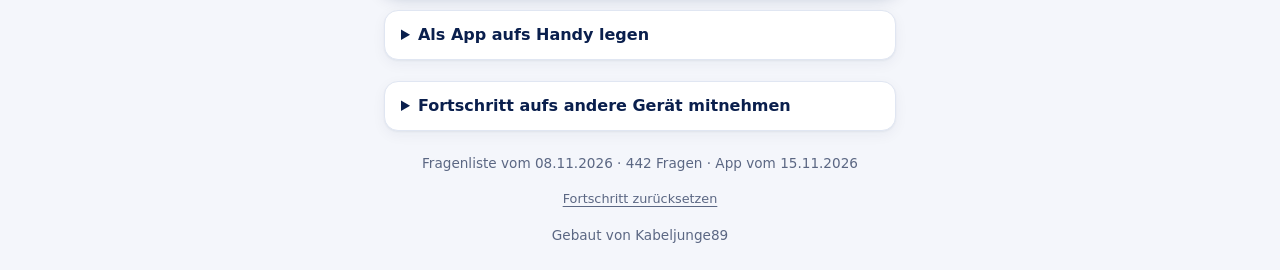
==== commit 04c06e0a: "Add files via upload" ====
--- a/vorschau/index.html
+++ b/vorschau/index.html
@@ -16,6 +16,7 @@
   <link rel="stylesheet" href="style.css">
   <link rel="stylesheet" href="design-neu.css">
   <link rel="stylesheet" href="modern.css">
+  <link rel="stylesheet" href="hub.css">
 </head>
 <body>
   <!-- Aussehen: style.css ist die Grundlage, design-neu.css (seit 26.10.2026) liegt darüber. app.js sucht die Elemente über ihre Kennungen, die müssen bleiben. -->
@@ -110,6 +111,13 @@
     </section>
 
     <section id="start" hidden>
+      <!-- Auswahl: wohin zuerst? Reine Links, kein Skript nötig. Spielplan und Statistik öffnen das Lexikon direkt im passenden Bereich. -->
+      <nav class="hub" aria-label="Wohin zuerst?">
+        <a class="hub-kachel hub-spielplan" href="wiki.html#spielplan"><span class="hub-titel">Spielplan</span><span class="hub-zeile">Spiele, Ergebnisse, Stadion</span></a>
+        <a class="hub-kachel hub-quiz" href="#heute-karte"><span class="hub-titel">Quiz</span><span class="hub-zeile">Tagesquiz und mehr</span></a>
+        <a class="hub-kachel hub-statistik" href="wiki.html#statistik"><span class="hub-titel">Statistiken</span><span class="hub-zeile">Passen, Laufen, Fangen</span></a>
+        <a class="hub-kachel hub-lexikon" href="wiki.html"><span class="hub-titel">Lexikon</span><span class="hub-zeile">Teams, Tabelle, Regeln</span></a>
+      </nav>
       <!-- Tagesring und Wochenleiste: app.js füllt Zahl, Ring und Zeile (tagesringZeigen) und baut die sieben Tage der Woche (wocheZeigen). -->
       <div class="heute-karte" id="heute-karte" data-zustand="offen">
         <div class="ring" id="ring" role="img" aria-label="Tagesquiz heute">
--- a/vorschau/design-neu.css
+++ b/vorschau/design-neu.css
@@ -1317,14 +1317,56 @@
   box-shadow: 0 6px 18px rgba(6, 20, 56, 0.28);
 }
 
+:root {
+  --schrift: 'Inter', 'SF Pro Text', 'Segoe UI Variable Text', 'Segoe UI', system-ui, -apple-system, Roboto, 'Helvetica Neue', Arial, sans-serif;
+  --schrift-titel: 'Inter', 'SF Pro Display', 'Segoe UI Variable Display', 'Segoe UI', system-ui, -apple-system, Roboto, 'Helvetica Neue', Arial, sans-serif;
+}
+
+body {
+  -webkit-font-smoothing: antialiased;
+  font-feature-settings: 'tnum' 1, 'cv11' 1;
+}
+
 .kopf h1 {
-  letter-spacing: 0.04em;
+  font-size: 1.35rem;
+  letter-spacing: 0.14em;
   text-transform: uppercase;
-  font-weight: 800;
+  font-weight: 700;
+  color: #ffffff;
+  text-shadow: none;
 }
 
 .kopf h1 span {
   color: #ff7a1a;
+  font-weight: 700;
+}
+
+.kopf .datum {
+  font-size: 0.72rem;
+  letter-spacing: 0.08em;
+  text-transform: uppercase;
+  font-weight: 500;
+  color: rgba(255, 255, 255, 0.6);
+}
+
+body[data-ansicht="start"] .kopf-inhalt {
+  flex-direction: row;
+  justify-content: flex-start;
+  text-align: left;
+  gap: 0.9rem;
+}
+
+body[data-ansicht="start"] .logo {
+  width: 3.6rem;
+  filter: drop-shadow(0 4px 6px rgba(0, 0, 0, 0.35));
+}
+
+.heute-titel,
+.quiz-karte-titel,
+.haupt,
+.neben {
+  font-weight: 650;
+  letter-spacing: -0.005em;
 }
 
 .kennzahlen,
--- a/vorschau/hub.css
+++ b/vorschau/hub.css
@@ -0,0 +1,31 @@
+/* Startseite: Auswahl "Wohin zuerst?" (Spielplan, Quiz, Statistiken, Lexikon). */
+.hub {
+  display: grid;
+  grid-template-columns: 1fr 1fr;
+  gap: 12px;
+  margin: 0 0 18px;
+}
+.hub-kachel {
+  display: flex;
+  flex-direction: column;
+  justify-content: flex-end;
+  gap: 4px;
+  min-height: 104px;
+  padding: 14px 16px;
+  border-radius: 18px;
+  color: #ffffff;
+  text-decoration: none;
+  box-shadow: 0 4px 14px rgba(8, 30, 80, 0.22);
+  -webkit-tap-highlight-color: transparent;
+}
+.hub-kachel:active { transform: scale(0.98); }
+.hub-kachel:focus-visible { outline: 3px solid #ffd84d; outline-offset: 2px; }
+.hub-titel { font-size: 1.25rem; font-weight: 800; line-height: 1.15; }
+.hub-zeile { font-size: 0.85rem; opacity: 0.92; line-height: 1.25; }
+.hub-spielplan { background: linear-gradient(145deg, #d71f3b, #9d1128); }
+.hub-quiz { background: linear-gradient(145deg, #2f7bf5, #0f4bb8); }
+.hub-statistik { background: linear-gradient(145deg, #1d9a4b, #0f6b32); }
+.hub-lexikon { background: linear-gradient(145deg, #f08a24, #b95a21); }
+@media (min-width: 560px) {
+  .hub { grid-template-columns: repeat(4, 1fr); }
+}
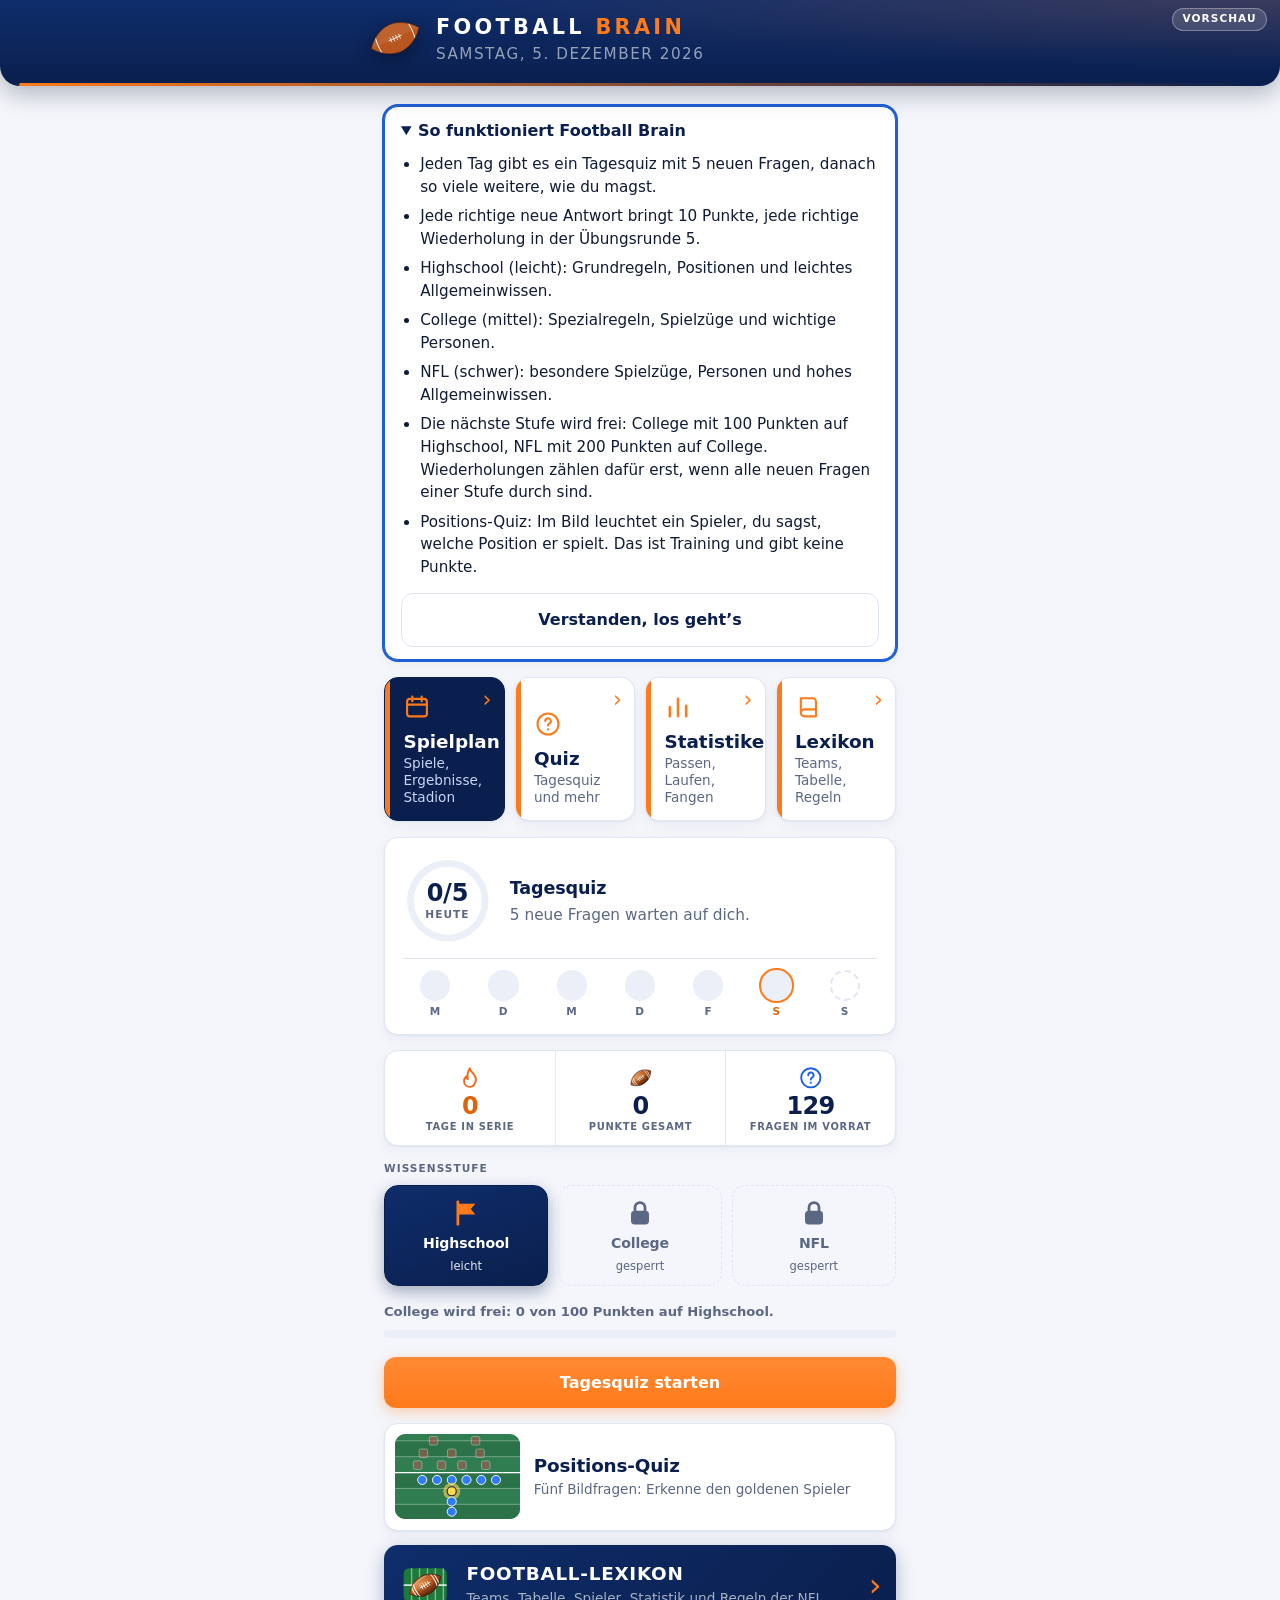
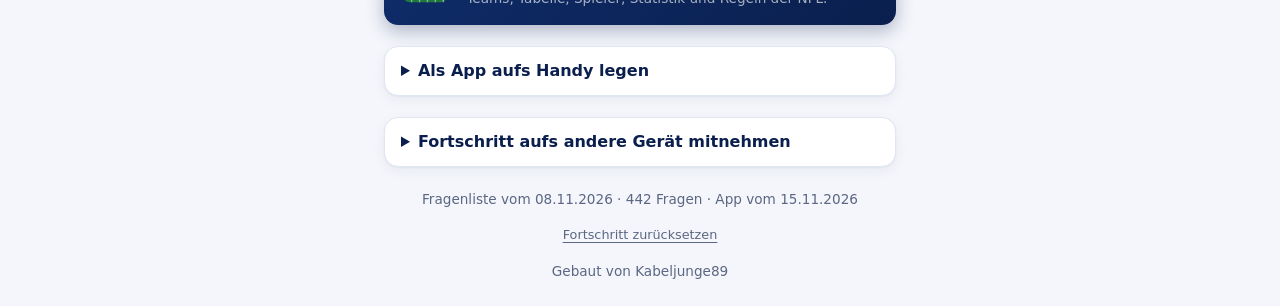
==== commit 5ab9e02b: "Add files via upload" ====
--- a/vorschau/index.html
+++ b/vorschau/index.html
@@ -113,10 +113,10 @@
     <section id="start" hidden>
       <!-- Auswahl: wohin zuerst? Reine Links, kein Skript nötig. Spielplan und Statistik öffnen das Lexikon direkt im passenden Bereich. -->
       <nav class="hub" aria-label="Wohin zuerst?">
-        <a class="hub-kachel hub-spielplan" href="wiki.html#spielplan"><span class="hub-titel">Spielplan</span><span class="hub-zeile">Spiele, Ergebnisse, Stadion</span></a>
-        <a class="hub-kachel hub-quiz" href="#heute-karte"><span class="hub-titel">Quiz</span><span class="hub-zeile">Tagesquiz und mehr</span></a>
-        <a class="hub-kachel hub-statistik" href="wiki.html#statistik"><span class="hub-titel">Statistiken</span><span class="hub-zeile">Passen, Laufen, Fangen</span></a>
-        <a class="hub-kachel hub-lexikon" href="wiki.html"><span class="hub-titel">Lexikon</span><span class="hub-zeile">Teams, Tabelle, Regeln</span></a>
+        <a class="hub-kachel hub-spielplan" href="wiki.html#spielplan"><span class="hub-sym" aria-hidden="true"><svg viewBox="0 0 24 24" focusable="false"><rect x="3.5" y="5" width="17" height="15" rx="2.5" fill="none" stroke="currentColor" stroke-width="1.8"/><path d="M3.5 10h17M8 3v4M16 3v4" fill="none" stroke="currentColor" stroke-width="1.8" stroke-linecap="round"/></svg></span><span class="hub-titel">Spielplan</span><span class="hub-zeile">Spiele, Ergebnisse, Stadion</span></a>
+        <a class="hub-kachel hub-quiz" href="#heute-karte"><span class="hub-sym" aria-hidden="true"><svg viewBox="0 0 24 24" focusable="false"><circle cx="12" cy="12" r="9" fill="none" stroke="currentColor" stroke-width="1.8"/><path d="M9.6 9.5a2.4 2.4 0 1 1 3.4 2.2c-.7.4-1 .9-1 1.6M12 16.6v.1" fill="none" stroke="currentColor" stroke-width="1.8" stroke-linecap="round" stroke-linejoin="round"/></svg></span><span class="hub-titel">Quiz</span><span class="hub-zeile">Tagesquiz und mehr</span></a>
+        <a class="hub-kachel hub-statistik" href="wiki.html#statistik"><span class="hub-sym" aria-hidden="true"><svg viewBox="0 0 24 24" focusable="false"><path d="M5 20V12M12 20V5M19 20v-9" fill="none" stroke="currentColor" stroke-width="2.2" stroke-linecap="round"/></svg></span><span class="hub-titel">Statistiken</span><span class="hub-zeile">Passen, Laufen, Fangen</span></a>
+        <a class="hub-kachel hub-lexikon" href="wiki.html"><span class="hub-sym" aria-hidden="true"><svg viewBox="0 0 24 24" focusable="false"><path d="M5 4.5h10a3 3 0 0 1 3 3V20H8a3 3 0 0 1-3-3V4.5zM5 17a3 3 0 0 1 3-3h10" fill="none" stroke="currentColor" stroke-width="1.8" stroke-linejoin="round"/></svg></span><span class="hub-titel">Lexikon</span><span class="hub-zeile">Teams, Tabelle, Regeln</span></a>
       </nav>
       <!-- Tagesring und Wochenleiste: app.js füllt Zahl, Ring und Zeile (tagesringZeigen) und baut die sieben Tage der Woche (wocheZeigen). -->
       <div class="heute-karte" id="heute-karte" data-zustand="offen">
--- a/vorschau/hub.css
+++ b/vorschau/hub.css
@@ -1,31 +1,56 @@
-/* Startseite: Auswahl "Wohin zuerst?" (Spielplan, Quiz, Statistiken, Lexikon). */
+/* Startseite: Auswahl "Wohin zuerst?" im Stil der App (Karten aus modern.css: Fläche, Rand, Orange als Akzent). */
 .hub {
   display: grid;
   grid-template-columns: 1fr 1fr;
-  gap: 12px;
-  margin: 0 0 18px;
+  gap: 10px;
+  margin: 0 0 16px;
 }
 .hub-kachel {
+  position: relative;
   display: flex;
   flex-direction: column;
   justify-content: flex-end;
-  gap: 4px;
-  min-height: 104px;
-  padding: 14px 16px;
-  border-radius: 18px;
-  color: #ffffff;
+  gap: 3px;
+  min-height: 96px;
+  padding: 0.9rem 1rem 0.9rem 1.15rem;
+  border-radius: var(--r-karte, 14px);
+  background: var(--karte, #ffffff);
+  border: 1px solid var(--rand, #e0e6f2);
+  box-shadow: var(--schatten, 0 4px 14px rgba(10, 31, 77, 0.06));
+  color: var(--titel, #0a1f4d);
   text-decoration: none;
-  box-shadow: 0 4px 14px rgba(8, 30, 80, 0.22);
+  overflow: hidden;
   -webkit-tap-highlight-color: transparent;
 }
+/* Orange Leiste links, wie ein Akzent der App */
+.hub-kachel::before {
+  content: "";
+  position: absolute;
+  left: 0;
+  top: 0;
+  bottom: 0;
+  width: 5px;
+  background: var(--akzent, #ff7a1a);
+}
+.hub-kachel::after {
+  content: "›";
+  position: absolute;
+  right: 12px;
+  top: 10px;
+  font-size: 1.4rem;
+  line-height: 1;
+  color: var(--akzent, #ff7a1a);
+}
 .hub-kachel:active { transform: scale(0.98); }
-.hub-kachel:focus-visible { outline: 3px solid #ffd84d; outline-offset: 2px; }
-.hub-titel { font-size: 1.25rem; font-weight: 800; line-height: 1.15; }
-.hub-zeile { font-size: 0.85rem; opacity: 0.92; line-height: 1.25; }
-.hub-spielplan { background: linear-gradient(145deg, #d71f3b, #9d1128); }
-.hub-quiz { background: linear-gradient(145deg, #2f7bf5, #0f4bb8); }
-.hub-statistik { background: linear-gradient(145deg, #1d9a4b, #0f6b32); }
-.hub-lexikon { background: linear-gradient(145deg, #f08a24, #b95a21); }
+.hub-kachel:focus-visible { outline: 3px solid var(--akzent, #ff7a1a); outline-offset: 2px; }
+.hub-sym { display: block; width: 1.75rem; height: 1.75rem; margin-bottom: 0.45rem; color: var(--akzent, #ff7a1a); }
+.hub-sym svg { display: block; width: 100%; height: 100%; }
+.hub-titel { font-family: var(--schrift-titel, inherit); font-size: 1.15rem; font-weight: 800; line-height: 1.15; color: var(--titel, #0a1f4d); }
+.hub-zeile { font-family: var(--schrift, inherit); font-size: 0.85rem; line-height: 1.25; color: var(--leise, #5b6783); }
+/* Spielplan als wichtigste Kachel: Navy mit orangem Akzent */
+.hub-spielplan { background: var(--navy, #0a1f4d); border-color: var(--navy, #0a1f4d); }
+.hub-spielplan .hub-titel { color: #ffffff; }
+.hub-spielplan .hub-zeile { color: #c9d6f5; }
 @media (min-width: 560px) {
   .hub { grid-template-columns: repeat(4, 1fr); }
 }
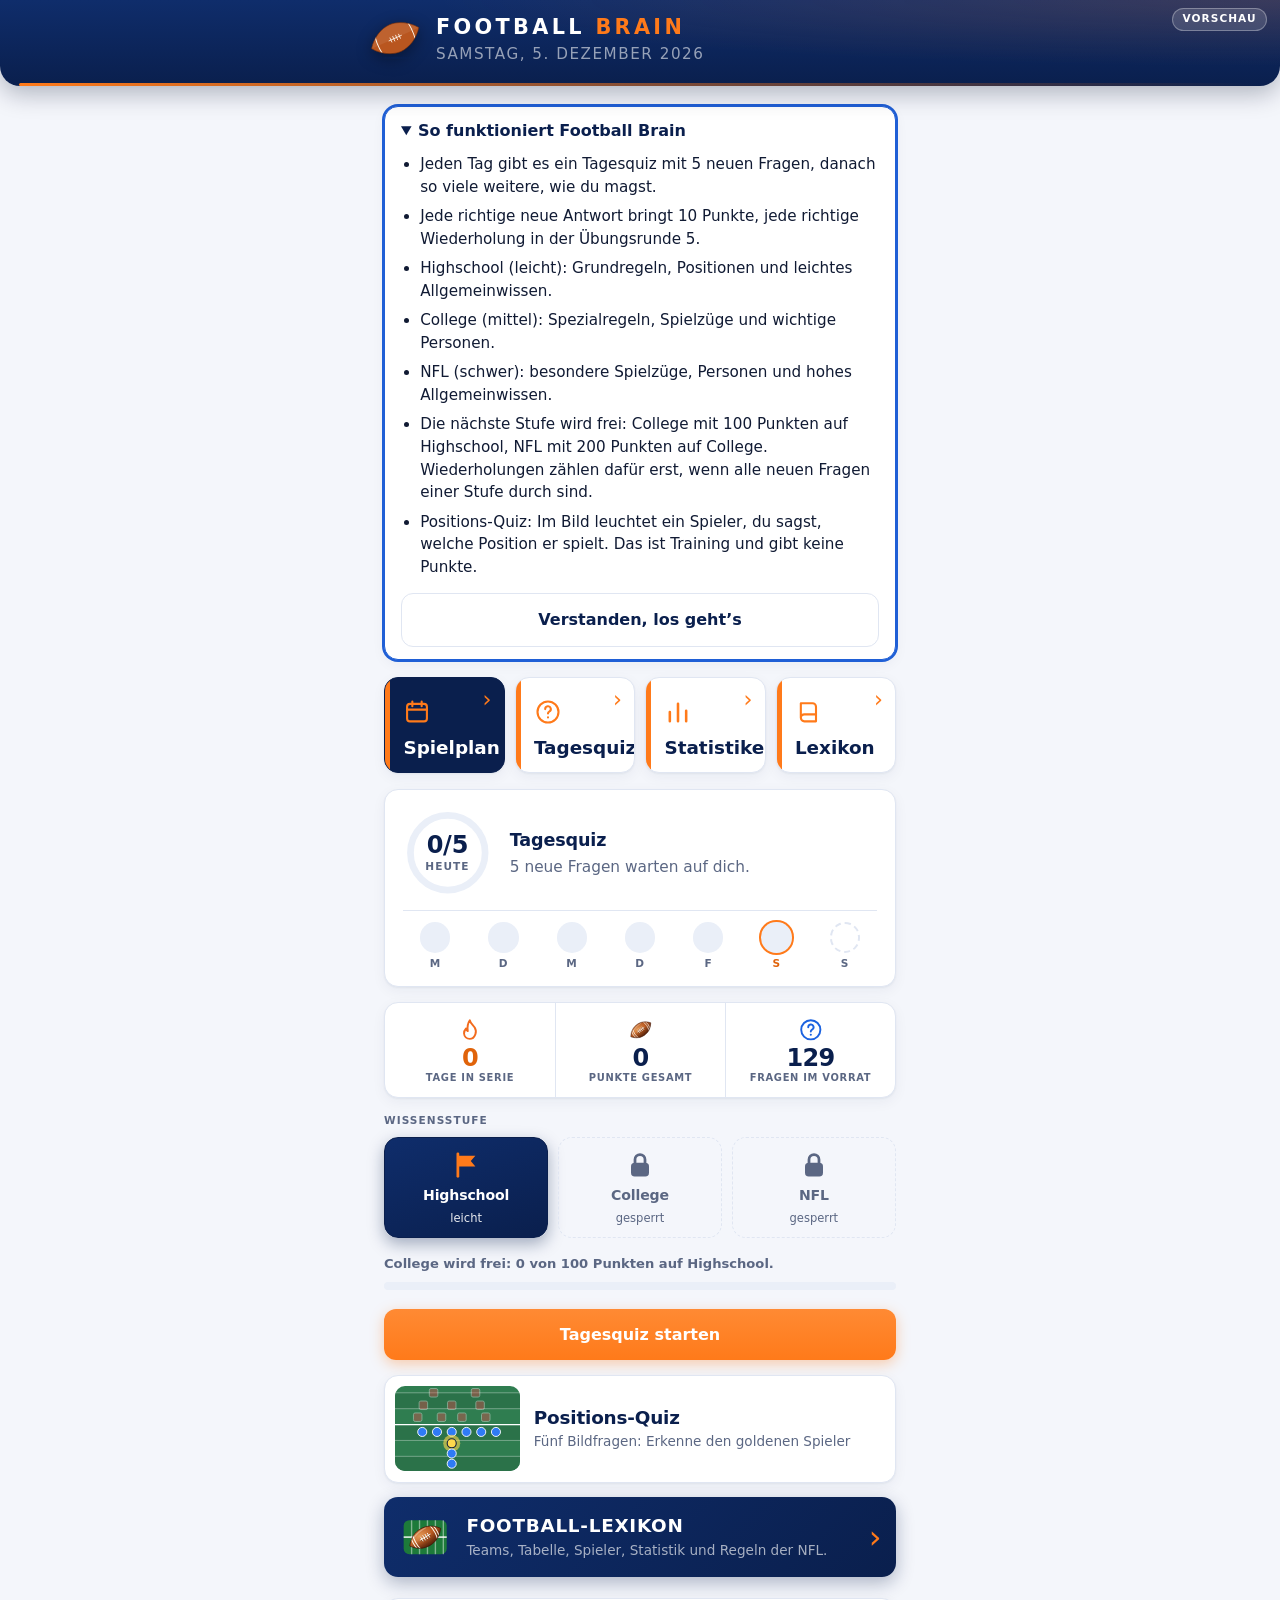
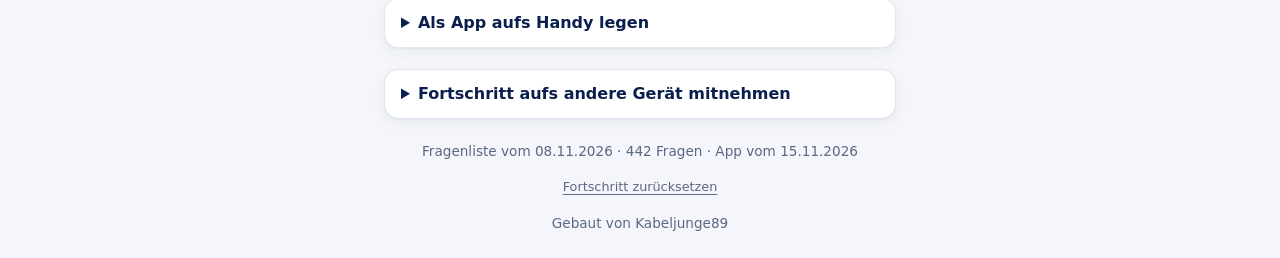
==== commit 68aaadc8: "Add files via upload" ====
--- a/vorschau/index.html
+++ b/vorschau/index.html
@@ -113,10 +113,10 @@
     <section id="start" hidden>
       <!-- Auswahl: wohin zuerst? Reine Links, kein Skript nötig. Spielplan und Statistik öffnen das Lexikon direkt im passenden Bereich. -->
       <nav class="hub" aria-label="Wohin zuerst?">
-        <a class="hub-kachel hub-spielplan" href="wiki.html#spielplan"><span class="hub-sym" aria-hidden="true"><svg viewBox="0 0 24 24" focusable="false"><rect x="3.5" y="5" width="17" height="15" rx="2.5" fill="none" stroke="currentColor" stroke-width="1.8"/><path d="M3.5 10h17M8 3v4M16 3v4" fill="none" stroke="currentColor" stroke-width="1.8" stroke-linecap="round"/></svg></span><span class="hub-titel">Spielplan</span><span class="hub-zeile">Spiele, Ergebnisse, Stadion</span></a>
-        <a class="hub-kachel hub-quiz" href="#heute-karte"><span class="hub-sym" aria-hidden="true"><svg viewBox="0 0 24 24" focusable="false"><circle cx="12" cy="12" r="9" fill="none" stroke="currentColor" stroke-width="1.8"/><path d="M9.6 9.5a2.4 2.4 0 1 1 3.4 2.2c-.7.4-1 .9-1 1.6M12 16.6v.1" fill="none" stroke="currentColor" stroke-width="1.8" stroke-linecap="round" stroke-linejoin="round"/></svg></span><span class="hub-titel">Quiz</span><span class="hub-zeile">Tagesquiz und mehr</span></a>
-        <a class="hub-kachel hub-statistik" href="wiki.html#statistik"><span class="hub-sym" aria-hidden="true"><svg viewBox="0 0 24 24" focusable="false"><path d="M5 20V12M12 20V5M19 20v-9" fill="none" stroke="currentColor" stroke-width="2.2" stroke-linecap="round"/></svg></span><span class="hub-titel">Statistiken</span><span class="hub-zeile">Passen, Laufen, Fangen</span></a>
-        <a class="hub-kachel hub-lexikon" href="wiki.html"><span class="hub-sym" aria-hidden="true"><svg viewBox="0 0 24 24" focusable="false"><path d="M5 4.5h10a3 3 0 0 1 3 3V20H8a3 3 0 0 1-3-3V4.5zM5 17a3 3 0 0 1 3-3h10" fill="none" stroke="currentColor" stroke-width="1.8" stroke-linejoin="round"/></svg></span><span class="hub-titel">Lexikon</span><span class="hub-zeile">Teams, Tabelle, Regeln</span></a>
+        <a class="hub-kachel hub-spielplan" href="wiki.html#spielplan"><span class="hub-sym" aria-hidden="true"><svg viewBox="0 0 24 24" focusable="false"><rect x="3.5" y="5" width="17" height="15" rx="2.5" fill="none" stroke="currentColor" stroke-width="1.8"/><path d="M3.5 10h17M8 3v4M16 3v4" fill="none" stroke="currentColor" stroke-width="1.8" stroke-linecap="round"/></svg></span><span class="hub-titel">Spielplan</span></a>
+        <a class="hub-kachel hub-quiz" href="#heute-karte"><span class="hub-sym" aria-hidden="true"><svg viewBox="0 0 24 24" focusable="false"><circle cx="12" cy="12" r="9" fill="none" stroke="currentColor" stroke-width="1.8"/><path d="M9.6 9.5a2.4 2.4 0 1 1 3.4 2.2c-.7.4-1 .9-1 1.6M12 16.6v.1" fill="none" stroke="currentColor" stroke-width="1.8" stroke-linecap="round" stroke-linejoin="round"/></svg></span><span class="hub-titel">Tagesquiz</span></a>
+        <a class="hub-kachel hub-statistik" href="wiki.html#statistik"><span class="hub-sym" aria-hidden="true"><svg viewBox="0 0 24 24" focusable="false"><path d="M5 20V12M12 20V5M19 20v-9" fill="none" stroke="currentColor" stroke-width="2.2" stroke-linecap="round"/></svg></span><span class="hub-titel">Statistiken</span></a>
+        <a class="hub-kachel hub-lexikon" href="wiki.html"><span class="hub-sym" aria-hidden="true"><svg viewBox="0 0 24 24" focusable="false"><path d="M5 4.5h10a3 3 0 0 1 3 3V20H8a3 3 0 0 1-3-3V4.5zM5 17a3 3 0 0 1 3-3h10" fill="none" stroke="currentColor" stroke-width="1.8" stroke-linejoin="round"/></svg></span><span class="hub-titel">Lexikon</span></a>
       </nav>
       <!-- Tagesring und Wochenleiste: app.js füllt Zahl, Ring und Zeile (tagesringZeigen) und baut die sieben Tage der Woche (wocheZeigen). -->
       <div class="heute-karte" id="heute-karte" data-zustand="offen">
